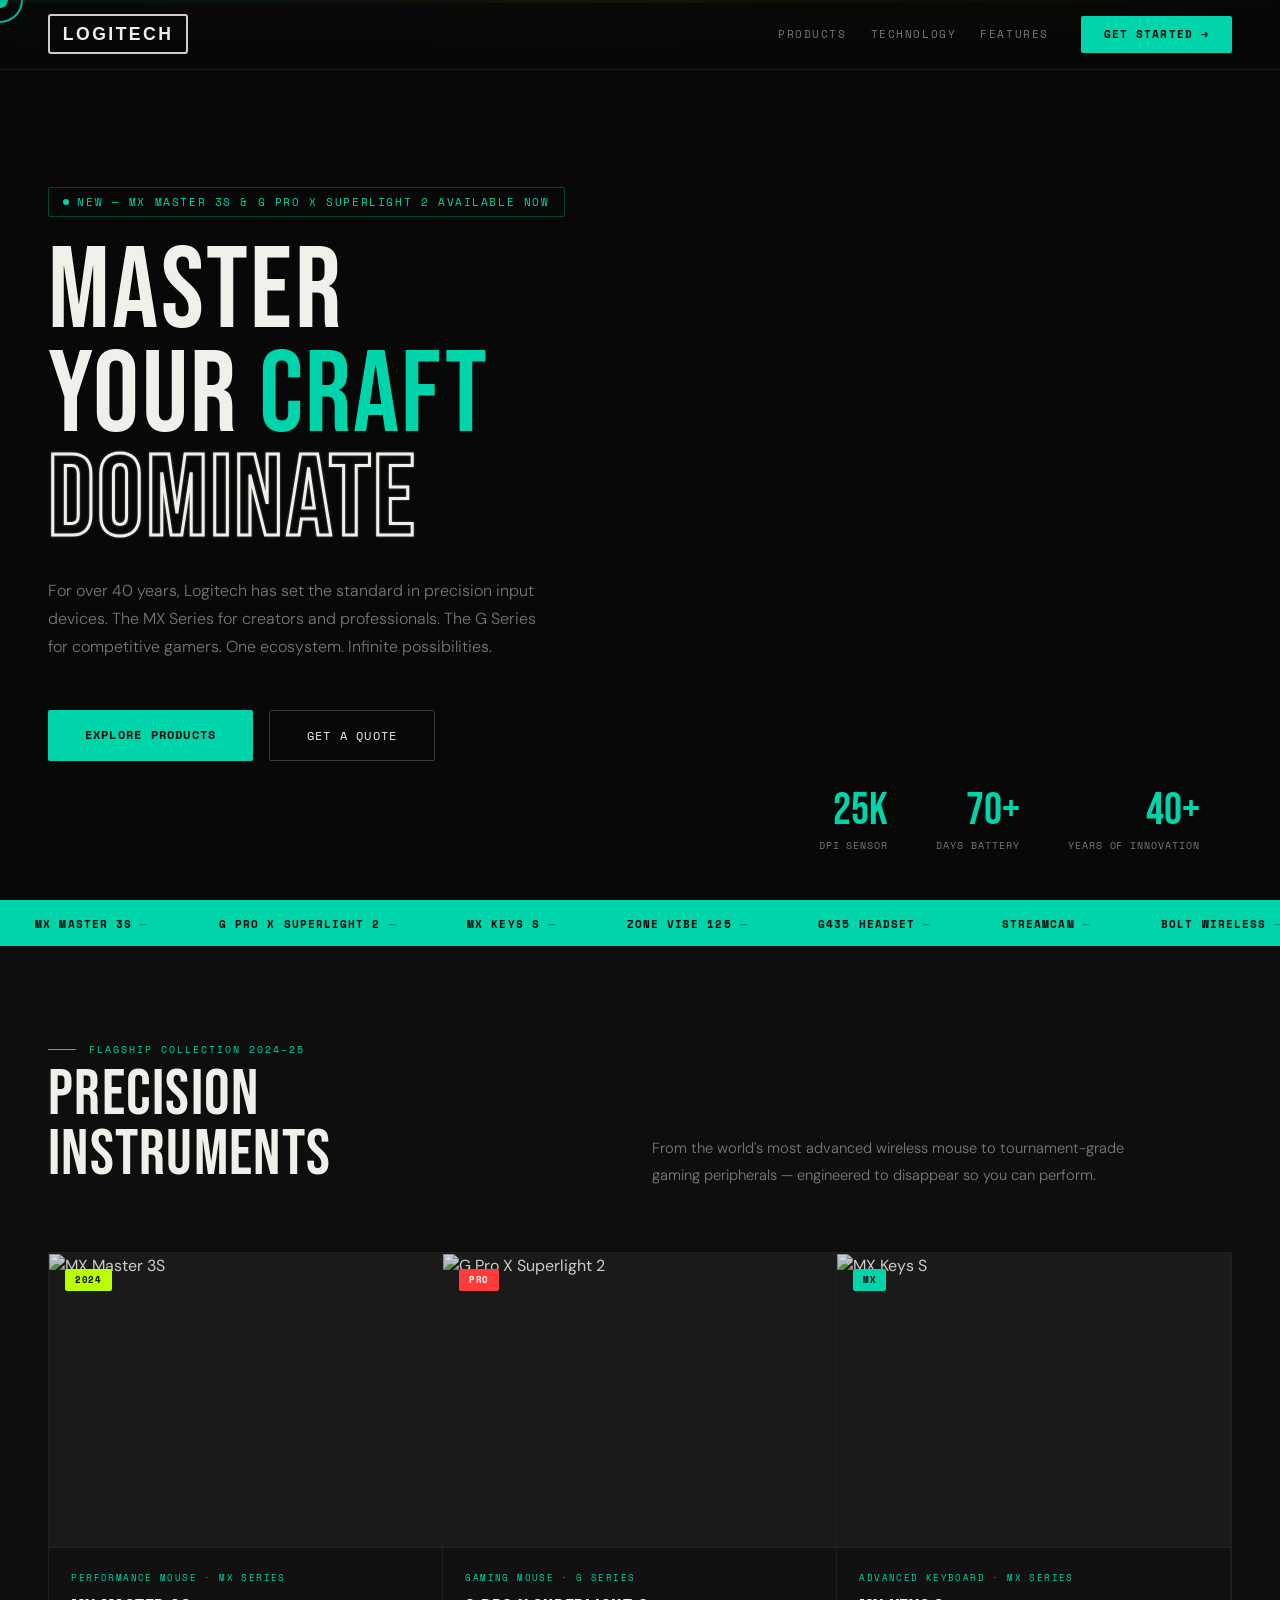
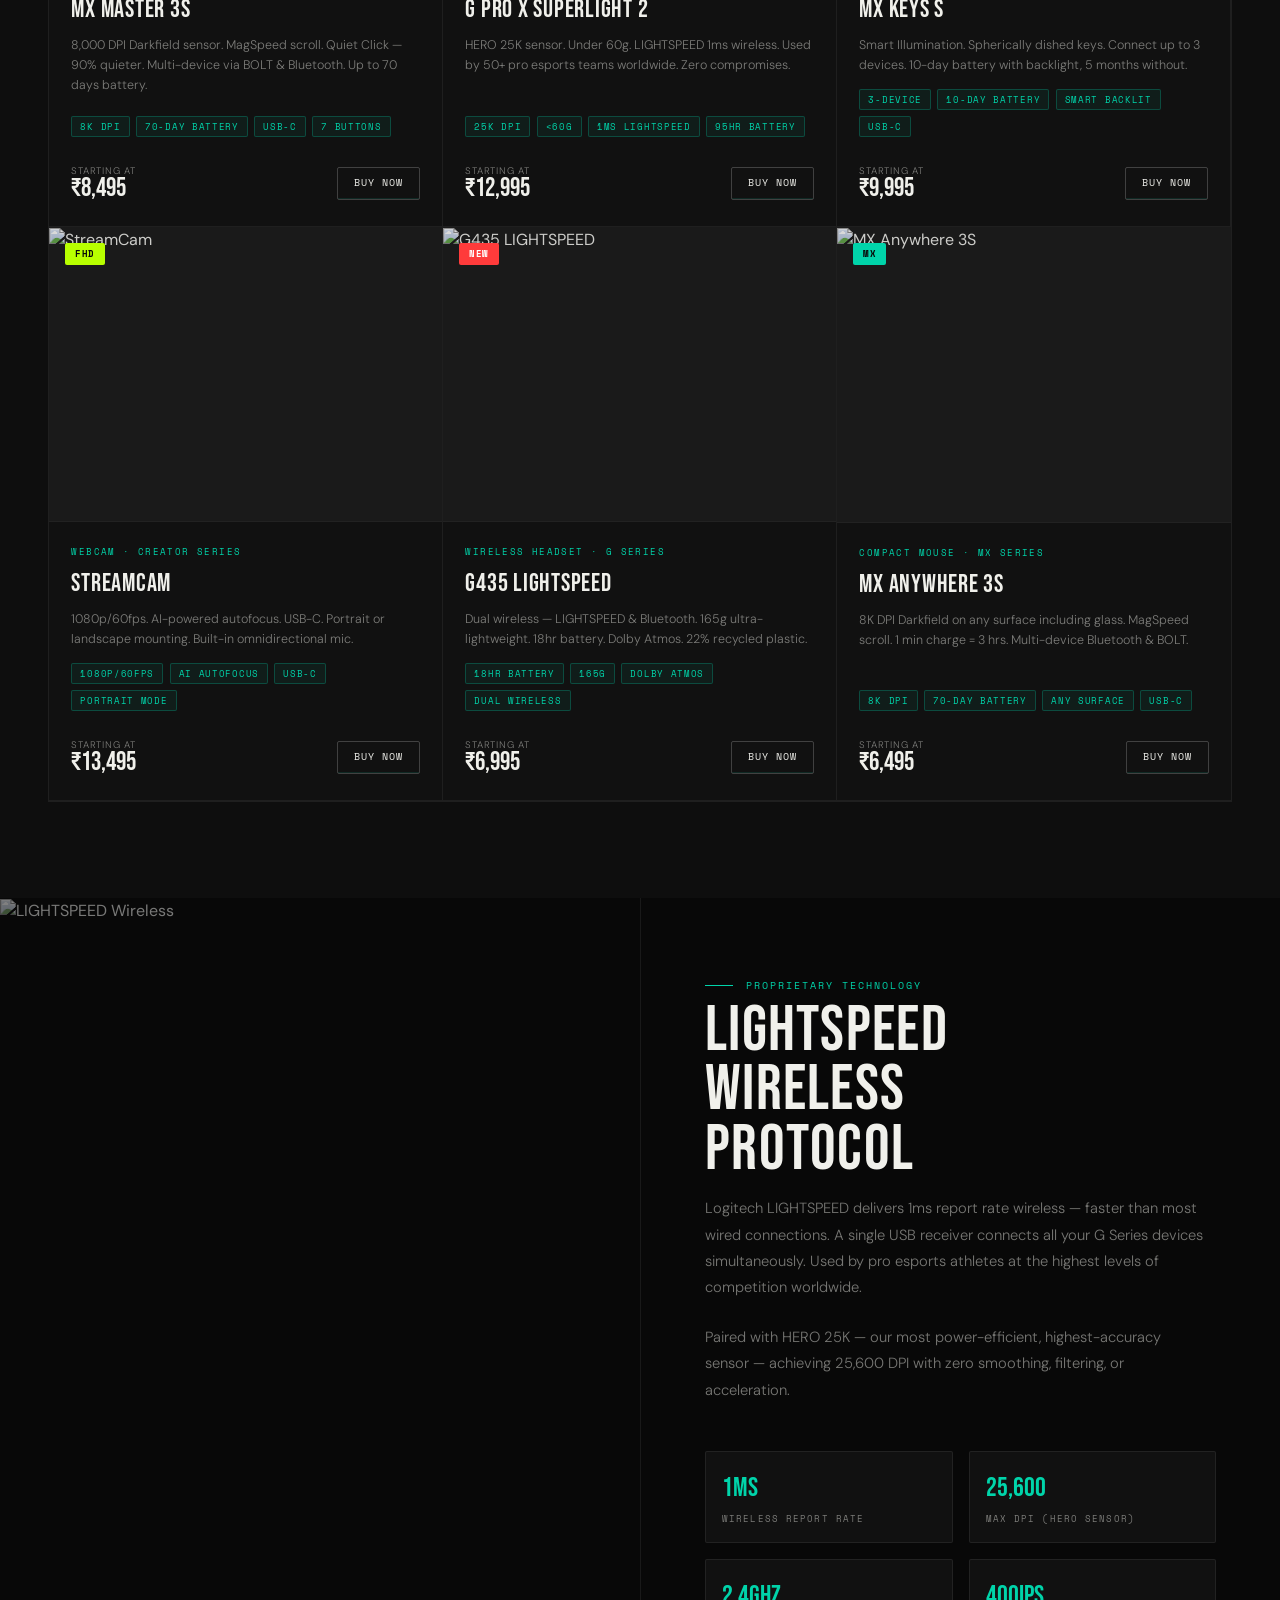
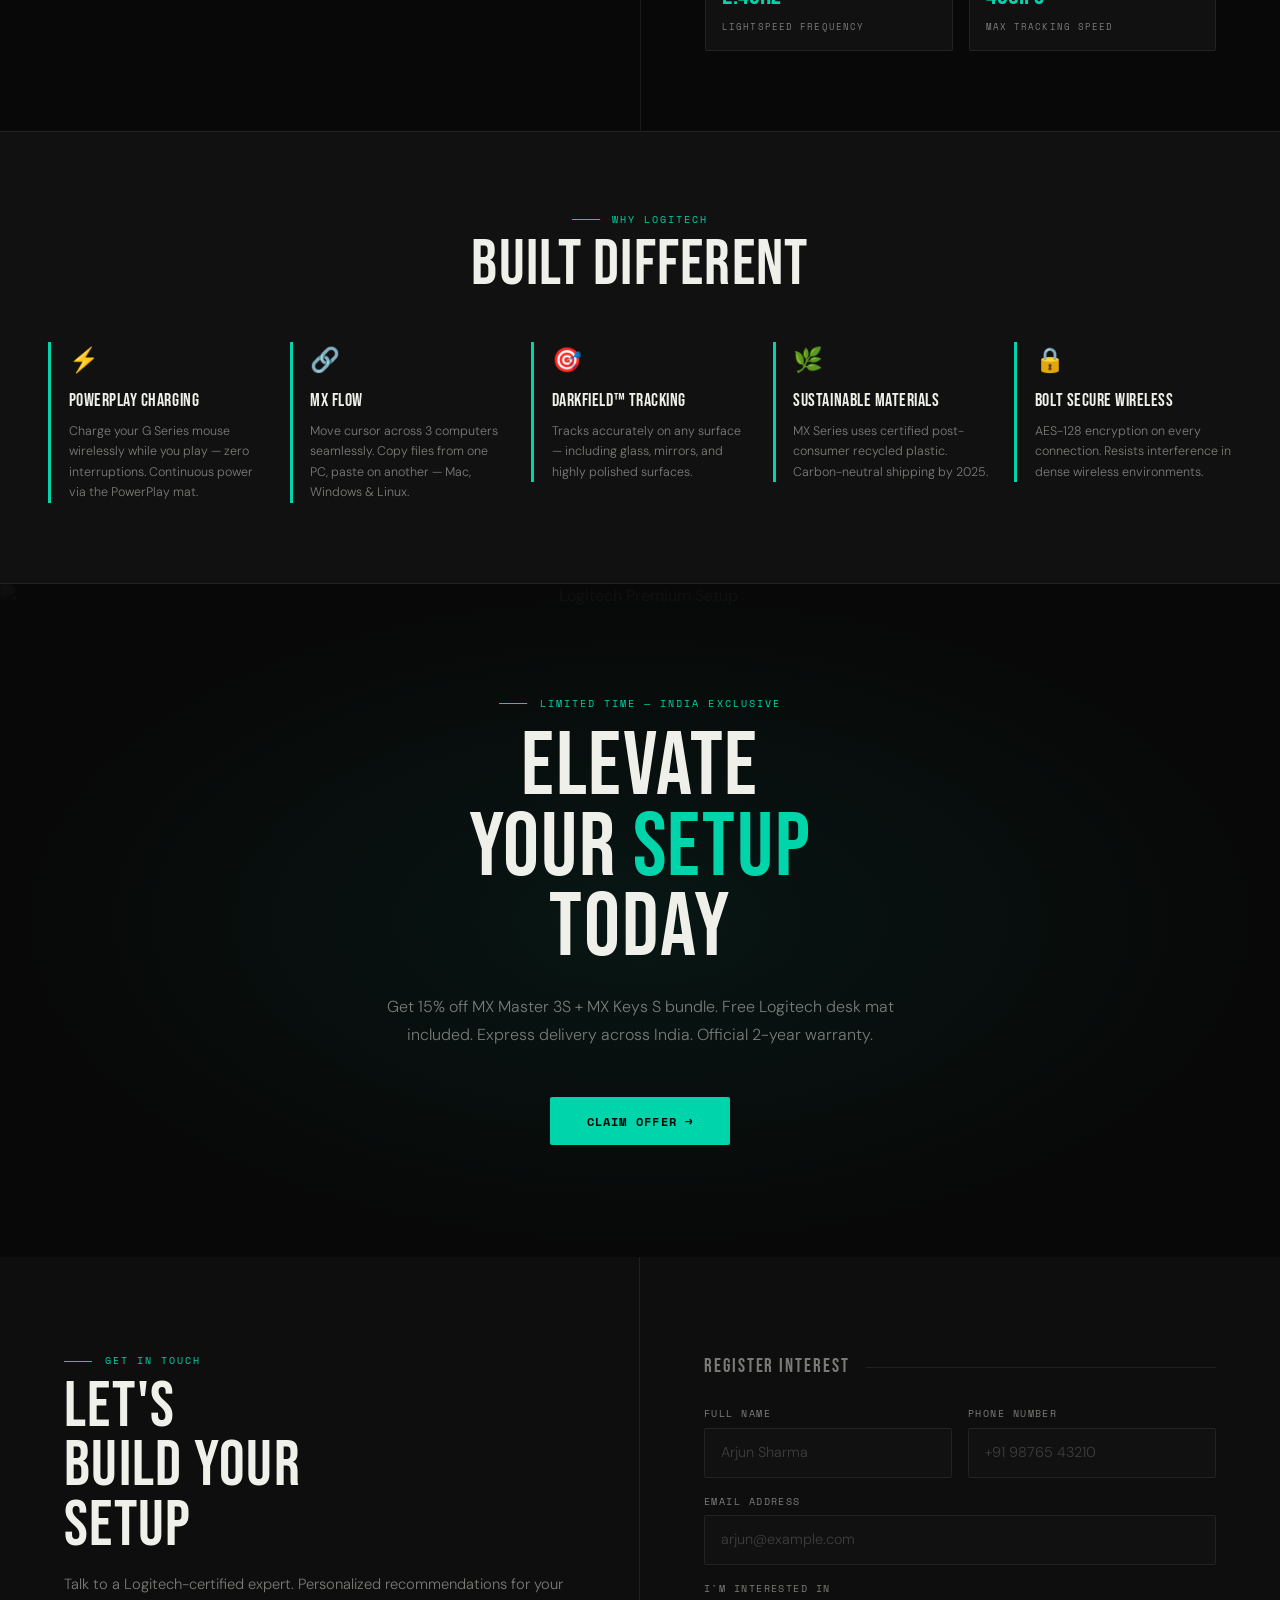
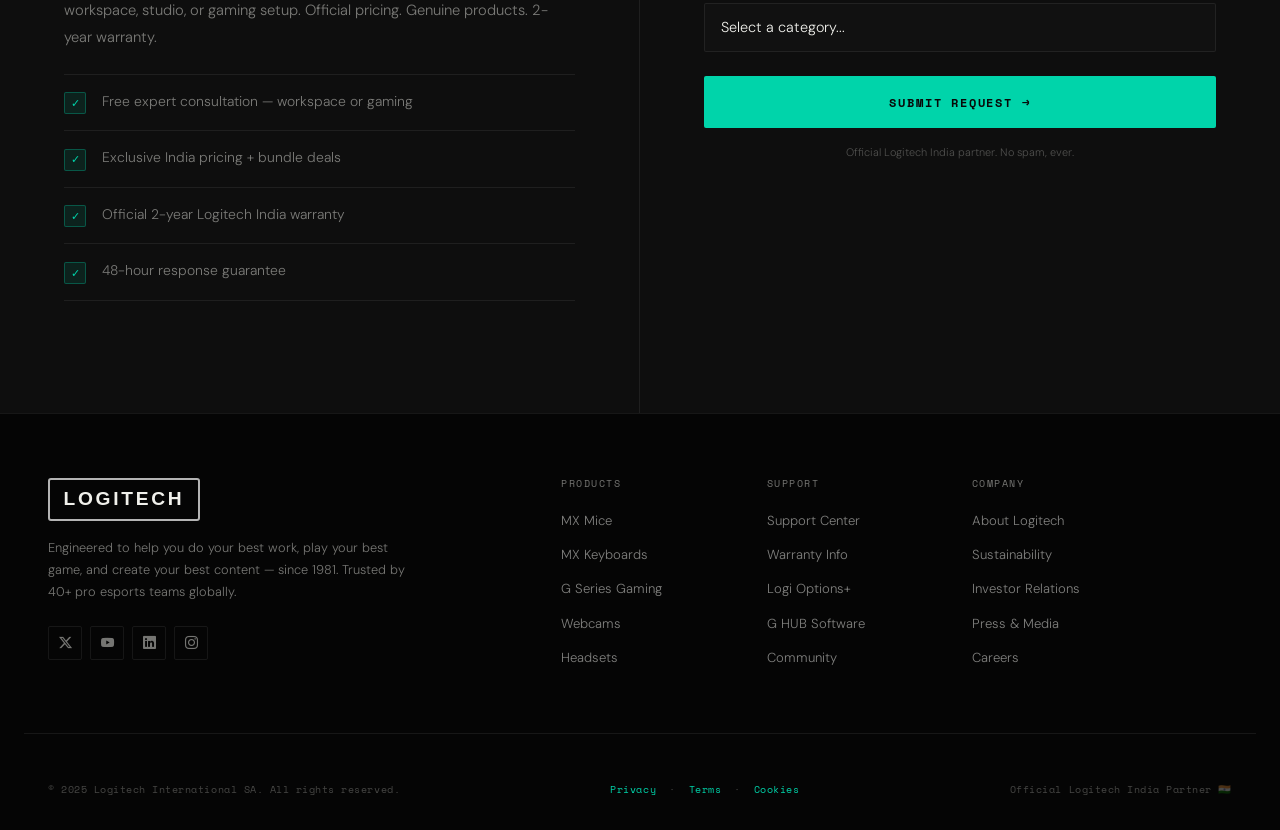
==== landing.html @ 283f3d08 "Add files via upload" ====
<!DOCTYPE html>
<html lang="en">
<head>
  <meta charset="UTF-8">
  <meta name="viewport" content="width=device-width, initial-scale=1.0">
  <title>Logitech — Engineered to Perform</title>
  <link href="https://cdn.jsdelivr.net/npm/bootstrap@5.3.3/dist/css/bootstrap.min.css" rel="stylesheet">
  <link href="https://cdn.jsdelivr.net/npm/bootstrap-icons@1.11.3/font/bootstrap-icons.min.css" rel="stylesheet">
  <link rel="preconnect" href="https://fonts.googleapis.com">
  <link href="https://fonts.googleapis.com/css2?family=Bebas+Neue&family=DM+Sans:wght@300;400;500&family=Space+Mono:wght@400;700&display=swap" rel="stylesheet">
  <link rel="stylesheet" href="style.css">
</head>
<body>
  

  <div id="cursor-dot"></div>
  <div id="cursor-ring"></div>

  <!-- NAVBAR -->
  <nav class="navbar navbar-expand-lg fixed-top logi-nav">
    <div class="container-fluid px-4 px-lg-5">
      <a class="navbar-brand logi-logo-box" href="#">LOGITECH</a>
      <button class="navbar-toggler border-0 shadow-none" type="button"
              data-bs-toggle="collapse" data-bs-target="#mainNav">
        <i class="bi bi-list text-white fs-2"></i>
      </button>
      <div class="collapse navbar-collapse" id="mainNav">
        <ul class="navbar-nav ms-auto align-items-lg-center gap-lg-4 py-3 py-lg-0">
          <li class="nav-item"><a class="nav-link logi-link" href="#products">Products</a></li>
          <li class="nav-item"><a class="nav-link logi-link" href="#tech">Technology</a></li>
          <li class="nav-item"><a class="nav-link logi-link" href="#features">Features</a></li>
          <li class="nav-item ms-lg-2"><a class="btn-nav-cta" href="#contact">Get Started →</a></li>
        </ul>
      </div>
    </div>
  </nav>

  <!-- HERO -->
  <section class="hero-section position-relative d-flex align-items-center" id="home">
    <div class="hero-bg">
      <img src="https://images.unsplash.com/photo-1615663245857-ac93bb7c39e7?w=1800&q=85&fit=crop" alt="Logitech Hero">
    </div>
    <div class="hero-overlay"></div>
    <div class="hero-accent-line"></div>
    <div class="container-fluid px-4 px-lg-5 position-relative" style="z-index:2;">
      <div class="row">
        <div class="col-lg-7">
          <div class="hero-tag d-inline-flex align-items-center gap-2 mb-4">
            <span class="tag-dot"></span>
            New — MX Master 3S &amp; G Pro X Superlight 2 Available Now
          </div>
          <h1 class="hero-title mb-4">
            MASTER<br>
            YOUR <span class="c-accent" id="craft-word">CRAFT</span><br>
            <span class="c-outline c-dominate">DOMINATE</span>
          </h1>
          <p class="hero-sub mb-5">
            For over 40 years, Logitech has set the standard in precision input devices.
            The MX Series for creators and professionals. The G Series for competitive gamers.
            One ecosystem. Infinite possibilities.
          </p>
          <div class="d-flex flex-wrap gap-3">
            <a href="#products" class="btn-logi-primary">Explore Products</a>
            <a href="#contact" class="btn-logi-ghost">Get a Quote</a>
          </div>
        </div>
      </div>
    </div>
    <div class="hero-stats d-none d-lg-flex gap-5">
      <div class="text-end"><div class="stat-num">25K</div><div class="stat-label">DPI Sensor</div></div>
      <div class="text-end"><div class="stat-num">70+</div><div class="stat-label">Days Battery</div></div>
      <div class="text-end"><div class="stat-num">40+</div><div class="stat-label">Years of Innovation</div></div>
    </div>
  </section>

  <!-- MARQUEE -->
  <div class="marquee-bar">
    <div class="marquee-track">
      <span class="marquee-item">MX Master 3S <span class="m-dot">—</span></span>
      <span class="marquee-item">G Pro X Superlight 2 <span class="m-dot">—</span></span>
      <span class="marquee-item">MX Keys S <span class="m-dot">—</span></span>
      <span class="marquee-item">Zone Vibe 125 <span class="m-dot">—</span></span>
      <span class="marquee-item">G435 Headset <span class="m-dot">—</span></span>
      <span class="marquee-item">StreamCam <span class="m-dot">—</span></span>
      <span class="marquee-item">BOLT Wireless <span class="m-dot">—</span></span>
      <span class="marquee-item">HERO 25K Sensor <span class="m-dot">—</span></span>
      <span class="marquee-item">MX Master 3S <span class="m-dot">—</span></span>
      <span class="marquee-item">G Pro X Superlight 2 <span class="m-dot">—</span></span>
      <span class="marquee-item">MX Keys S <span class="m-dot">—</span></span>
      <span class="marquee-item">Zone Vibe 125 <span class="m-dot">—</span></span>
      <span class="marquee-item">G435 Headset <span class="m-dot">—</span></span>
      <span class="marquee-item">StreamCam <span class="m-dot">—</span></span>
      <span class="marquee-item">BOLT Wireless <span class="m-dot">—</span></span>
      <span class="marquee-item">HERO 25K Sensor <span class="m-dot">—</span></span>
    </div>
  </div>

  <!-- PRODUCTS -->
  <section class="products-section" id="products">
    <div class="container-fluid px-4 px-lg-5">
      <div class="row align-items-end mb-5">
        <div class="col-lg-6">
          <div class="sec-label mb-2">Flagship Collection 2024–25</div>
          <h2 class="sec-title">PRECISION<br>INSTRUMENTS</h2>
        </div>
        <div class="col-lg-5">
          <p class="sec-desc">From the world's most advanced wireless mouse to tournament-grade gaming peripherals — engineered to disappear so you can perform.</p>
        </div>
      </div>
      <div class="row g-0 product-grid reveal">

        <div class="col-12 col-md-6 col-lg-4">
          <div class="product-card h-100 position-relative">
            <span class="prod-badge badge-new">2024</span>
            <div class="prod-img"><img src="https://images.unsplash.com/photo-1527814050087-3793815479db?w=700&q=85&fit=crop" alt="MX Master 3S"></div>
            <div class="prod-info">
              <div class="prod-cat">Performance Mouse · MX Series</div>
              <div class="prod-name">MX MASTER 3S</div>
              <p class="prod-desc">8,000 DPI Darkfield sensor. MagSpeed scroll. Quiet Click — 90% quieter. Multi-device via BOLT &amp; Bluetooth. Up to 70 days battery.</p>
              <div class="prod-specs-mini"><span>8K DPI</span><span>70-day battery</span><span>USB-C</span><span>7 buttons</span></div>
              <div class="d-flex align-items-center justify-content-between mt-3">
                <div class="prod-price"><small>Starting at</small>₹8,495</div>
                <button class="btn-buy"><span>Buy Now</span></button>
              </div>
            </div>
          </div>
        </div>

        <div class="col-12 col-md-6 col-lg-4">
          <div class="product-card h-100 position-relative">
            <span class="prod-badge badge-hot">Pro</span>
            <div class="prod-img"><img src="https://images.unsplash.com/photo-1613141411244-0e4ac259d217?w=700&q=85&fit=crop" alt="G Pro X Superlight 2"></div>
            <div class="prod-info">
              <div class="prod-cat">Gaming Mouse · G Series</div>
              <div class="prod-name">G PRO X SUPERLIGHT 2</div>
              <p class="prod-desc">HERO 25K sensor. Under 60g. LIGHTSPEED 1ms wireless. Used by 50+ pro esports teams worldwide. Zero compromises.</p>
              <div class="prod-specs-mini"><span>25K DPI</span><span>&lt;60g</span><span>1ms LIGHTSPEED</span><span>95hr battery</span></div>
              <div class="d-flex align-items-center justify-content-between mt-3">
                <div class="prod-price"><small>Starting at</small>₹12,995</div>
                <button class="btn-buy"><span>Buy Now</span></button>
              </div>
            </div>
          </div>
        </div>

        <div class="col-12 col-md-6 col-lg-4">
          <div class="product-card h-100 position-relative">
            <span class="prod-badge badge-pro">MX</span>
            <div class="prod-img"><img src="https://images.unsplash.com/photo-1587829741301-dc798b83add3?w=700&q=85&fit=crop" alt="MX Keys S"></div>
            <div class="prod-info">
              <div class="prod-cat">Advanced Keyboard · MX Series</div>
              <div class="prod-name">MX KEYS S</div>
              <p class="prod-desc">Smart Illumination. Spherically dished keys. Connect up to 3 devices. 10-day battery with backlight, 5 months without.</p>
              <div class="prod-specs-mini"><span>3-device</span><span>10-day battery</span><span>Smart backlit</span><span>USB-C</span></div>
              <div class="d-flex align-items-center justify-content-between mt-3">
                <div class="prod-price"><small>Starting at</small>₹9,995</div>
                <button class="btn-buy"><span>Buy Now</span></button>
              </div>
            </div>
          </div>
        </div>

        <div class="col-12 col-md-6 col-lg-4">
          <div class="product-card h-100 position-relative">
            <span class="prod-badge badge-new">FHD</span>
            <div class="prod-img"><img src="https://images.unsplash.com/photo-1598550476439-6847785fcea6?w=700&q=85&fit=crop" alt="StreamCam"></div>
            <div class="prod-info">
              <div class="prod-cat">Webcam · Creator Series</div>
              <div class="prod-name">STREAMCAM</div>
              <p class="prod-desc">1080p/60fps. AI-powered autofocus. USB-C. Portrait or landscape mounting. Built-in omnidirectional mic.</p>
              <div class="prod-specs-mini"><span>1080p/60fps</span><span>AI autofocus</span><span>USB-C</span><span>Portrait mode</span></div>
              <div class="d-flex align-items-center justify-content-between mt-3">
                <div class="prod-price"><small>Starting at</small>₹13,495</div>
                <button class="btn-buy"><span>Buy Now</span></button>
              </div>
            </div>
          </div>
        </div>

        <div class="col-12 col-md-6 col-lg-4">
          <div class="product-card h-100 position-relative">
            <span class="prod-badge badge-hot">NEW</span>
            <div class="prod-img"><img src="https://images.unsplash.com/photo-1505740420928-5e560c06d30e?w=700&q=85&fit=crop" alt="G435 LIGHTSPEED"></div>
            <div class="prod-info">
              <div class="prod-cat">Wireless Headset · G Series</div>
              <div class="prod-name">G435 LIGHTSPEED</div>
              <p class="prod-desc">Dual wireless — LIGHTSPEED &amp; Bluetooth. 165g ultra-lightweight. 18hr battery. Dolby Atmos. 22% recycled plastic.</p>
              <div class="prod-specs-mini"><span>18hr battery</span><span>165g</span><span>Dolby Atmos</span><span>Dual wireless</span></div>
              <div class="d-flex align-items-center justify-content-between mt-3">
                <div class="prod-price"><small>Starting at</small>₹6,995</div>
                <button class="btn-buy"><span>Buy Now</span></button>
              </div>
            </div>
          </div>
        </div>

        <div class="col-12 col-md-6 col-lg-4">
          <div class="product-card h-100 position-relative">
            <span class="prod-badge badge-pro">MX</span>
            <div class="prod-img"><img src="https://images.unsplash.com/photo-1591488320449-011701bb6704?w=700&q=85&fit=crop" alt="MX Anywhere 3S"></div>
            <div class="prod-info">
              <div class="prod-cat">Compact Mouse · MX Series</div>
              <div class="prod-name">MX ANYWHERE 3S</div>
              <p class="prod-desc">8K DPI Darkfield on any surface including glass. MagSpeed scroll. 1 min charge = 3 hrs. Multi-device Bluetooth &amp; BOLT.</p>
              <div class="prod-specs-mini"><span>8K DPI</span><span>70-day battery</span><span>Any surface</span><span>USB-C</span></div>
              <div class="d-flex align-items-center justify-content-between mt-3">
                <div class="prod-price"><small>Starting at</small>₹6,495</div>
                <button class="btn-buy"><span>Buy Now</span></button>
              </div>
            </div>
          </div>
        </div>

      </div>
    </div>
  </section>

  <!-- TECHNOLOGY -->
  <section class="tech-section reveal" id="tech">
    <div class="row g-0">
      <div class="col-lg-6 tech-visual position-relative">
        <img src="https://images.unsplash.com/photo-1593642632559-0c6d3fc62b89?w=900&q=85&fit=crop"
             alt="LIGHTSPEED Wireless" class="w-100 h-100 object-fit-cover">
        <div class="tech-img-overlay"></div>
      </div>
      <div class="col-lg-6 tech-content">
        <div class="sec-label mb-2">Proprietary Technology</div>
        <h2 class="sec-title mb-3">LIGHTSPEED<br>WIRELESS<br>PROTOCOL</h2>
        <p class="sec-desc mb-4">
          Logitech LIGHTSPEED delivers 1ms report rate wireless — faster than most wired connections.
          A single USB receiver connects all your G Series devices simultaneously.
          Used by pro esports athletes at the highest levels of competition worldwide.
        </p>
        <p class="sec-desc mb-5">
          Paired with HERO 25K — our most power-efficient, highest-accuracy sensor —
          achieving 25,600 DPI with zero smoothing, filtering, or acceleration.
        </p>
        <div class="row g-3">
          <div class="col-6"><div class="spec-box"><div class="spec-val">1ms</div><div class="spec-lbl">Wireless Report Rate</div></div></div>
          <div class="col-6"><div class="spec-box"><div class="spec-val">25,600</div><div class="spec-lbl">Max DPI (HERO Sensor)</div></div></div>
          <div class="col-6"><div class="spec-box"><div class="spec-val">2.4GHz</div><div class="spec-lbl">LIGHTSPEED Frequency</div></div></div>
          <div class="col-6"><div class="spec-box"><div class="spec-val">400IPS</div><div class="spec-lbl">Max Tracking Speed</div></div></div>
        </div>
      </div>
    </div>
  </section>

  <!-- FEATURES -->
  <section class="features-section reveal" id="features">
    <div class="container-fluid px-4 px-lg-5">
      <div class="sec-label mb-2 justify-content-center">Why Logitech</div>
      <h2 class="sec-title text-center mb-5">BUILT DIFFERENT</h2>
      <div class="row g-4">
        <div class="col-12 col-sm-6 col-xl"><div class="feat-item"><span class="feat-icon">⚡</span><div class="feat-title">PowerPlay Charging</div><p class="feat-desc">Charge your G Series mouse wirelessly while you play — zero interruptions. Continuous power via the PowerPlay mat.</p></div></div>
        <div class="col-12 col-sm-6 col-xl"><div class="feat-item"><span class="feat-icon">🔗</span><div class="feat-title">MX Flow</div><p class="feat-desc">Move cursor across 3 computers seamlessly. Copy files from one PC, paste on another — Mac, Windows &amp; Linux.</p></div></div>
        <div class="col-12 col-sm-6 col-xl"><div class="feat-item"><span class="feat-icon">🎯</span><div class="feat-title">Darkfield™ Tracking</div><p class="feat-desc">Tracks accurately on any surface — including glass, mirrors, and highly polished surfaces.</p></div></div>
        <div class="col-12 col-sm-6 col-xl"><div class="feat-item"><span class="feat-icon">🌿</span><div class="feat-title">Sustainable Materials</div><p class="feat-desc">MX Series uses certified post-consumer recycled plastic. Carbon-neutral shipping by 2025.</p></div></div>
        <div class="col-12 col-sm-6 col-xl"><div class="feat-item"><span class="feat-icon">🔒</span><div class="feat-title">BOLT Secure Wireless</div><p class="feat-desc">AES-128 encryption on every connection. Resists interference in dense wireless environments.</p></div></div>
      </div>
    </div>
  </section>

  <!-- FINAL BANNER -->
  <section class="final-banner position-relative d-flex align-items-center justify-content-center text-center reveal">
    <img src="https://images.unsplash.com/photo-1616588589676-62b3bd4ff6d2?w=1800&q=85&fit=crop" alt="Logitech Premium Setup" class="banner-bg">
    <div class="banner-overlay"></div>
    <div class="position-relative" style="z-index:2;padding:2rem;">
      <div class="sec-label justify-content-center mb-3">Limited Time — India Exclusive</div>
      <h2 class="final-title mb-4">ELEVATE<br>YOUR <span class="c-accent">SETUP</span><br>TODAY</h2>
      <p class="final-sub mb-5 mx-auto" style="max-width:520px;">
        Get 15% off MX Master 3S + MX Keys S bundle. Free Logitech desk mat included.
        Express delivery across India. Official 2-year warranty.
      </p>
      <a href="#contact" class="btn-logi-primary">Claim Offer →</a>
    </div>
  </section>

  <!-- LEAD FORM -->
  <section class="lead-section reveal" id="contact">
    <div class="row g-0">
      <div class="col-lg-6 lead-left">
        <div class="sec-label mb-2">Get In Touch</div>
        <h2 class="sec-title mb-3">LET'S<br>BUILD YOUR<br>SETUP</h2>
        <p class="sec-desc mb-4">Talk to a Logitech-certified expert. Personalized recommendations for your workspace, studio, or gaming setup. Official pricing. Genuine products. 2-year warranty.</p>
        <ul class="promise-list list-unstyled">
          <li><div class="p-icon">✓</div><span>Free expert consultation — workspace or gaming</span></li>
          <li><div class="p-icon">✓</div><span>Exclusive India pricing + bundle deals</span></li>
          <li><div class="p-icon">✓</div><span>Official 2-year Logitech India warranty</span></li>
          <li><div class="p-icon">✓</div><span>48-hour response guarantee</span></li>
        </ul>
      </div>
      <div class="col-lg-6 lead-right">
        <div class="form-heading mb-4">Register Interest</div>
        <div id="form-wrap">
          <div class="row g-3 mb-3">
            <div class="col-md-6">
              <label class="logi-label" for="fname">Full Name</label>
              <input type="text" class="logi-input" id="fname" placeholder="Arjun Sharma">
            </div>
            <div class="col-md-6">
              <label class="logi-label" for="phone">Phone Number</label>
              <input type="tel" class="logi-input" id="phone" placeholder="+91 98765 43210">
            </div>
          </div>
          <div class="mb-3">
            <label class="logi-label" for="email">Email Address</label>
            <input type="email" class="logi-input" id="email" placeholder="arjun@example.com">
          </div>
          <div class="mb-4">
            <label class="logi-label" for="interest">I'm Interested In</label>
            <select class="logi-input logi-select" id="interest">
              <option value="" disabled selected>Select a category...</option>
              <option value="mx">MX Series — Professional / Creator</option>
              <option value="g">G Series — Gaming Peripherals</option>
              <option value="biz">Business / Enterprise Bundle</option>
              <option value="audio">Audio, Webcam &amp; Video</option>
              <option value="full">Full Workspace Bundle</option>
            </select>
          </div>
          <button class="btn-submit-form w-100" onclick="handleSubmit()">Submit Request →</button>
          <p class="form-note mt-3 text-center">Official Logitech India partner. No spam, ever.</p>
        </div>
        <div id="form-success" style="display:none;" class="text-center py-5">
          <div class="success-circle mx-auto mb-4">✓</div>
          <h3 class="success-h">REQUEST SENT</h3>
          <p class="sec-desc mx-auto">Our Logitech expert will reach out within 48 hours.<br>Check your email for confirmation.</p>
        </div>
      </div>
    </div>
  </section>

  <!-- FOOTER -->
  <footer class="logi-footer">
    <div class="container-fluid px-4 px-lg-5">
      <div class="row g-5 pb-5 mb-4" style="border-bottom:1px solid rgba(255,255,255,0.07)">
        <div class="col-12 col-lg-4">
          <div class="footer-logo-box mb-3">LOGITECH</div>
          <p class="footer-desc mb-4">Engineered to help you do your best work, play your best game, and create your best content — since 1981. Trusted by 40+ pro esports teams globally.</p>
          <div class="d-flex gap-2">
            <a href="https://twitter.com/logitech" class="soc-link" target="_blank"><i class="bi bi-twitter-x"></i></a>
            <a href="https://youtube.com/logitech" class="soc-link" target="_blank"><i class="bi bi-youtube"></i></a>
            <a href="https://linkedin.com/company/logitech" class="soc-link" target="_blank"><i class="bi bi-linkedin"></i></a>
            <a href="https://instagram.com/logitech" class="soc-link" target="_blank"><i class="bi bi-instagram"></i></a>
          </div>
        </div>
        <div class="col-6 col-lg-2 offset-lg-1">
          <h6 class="footer-h">Products</h6>
          <ul class="list-unstyled footer-ul">
            <li><a href="https://www.logitech.com/en-in/mice.html" target="_blank">MX Mice</a></li>
            <li><a href="https://www.logitech.com/en-in/keyboards.html" target="_blank">MX Keyboards</a></li>
            <li><a href="https://www.logitechg.com/en-in/mice.html" target="_blank">G Series Gaming</a></li>
            <li><a href="https://www.logitech.com/en-in/webcams.html" target="_blank">Webcams</a></li>
            <li><a href="https://www.logitechg.com/en-in/headsets.html" target="_blank">Headsets</a></li>
          </ul>
        </div>
        <div class="col-6 col-lg-2">
          <h6 class="footer-h">Support</h6>
          <ul class="list-unstyled footer-ul">
            <li><a href="https://support.logi.com/hc/en-in" target="_blank">Support Center</a></li>
            <li><a href="https://support.logi.com/hc/en-in/categories/360001544687" target="_blank">Warranty Info</a></li>
            <li><a href="https://www.logitech.com/en-in/software/logi-options.html" target="_blank">Logi Options+</a></li>
            <li><a href="https://www.logitechg.com/en-in/innovation/g-hub.html" target="_blank">G HUB Software</a></li>
            <li><a href="https://support.logi.com/hc/en-in/community/topics" target="_blank">Community</a></li>
          </ul>
        </div>
        <div class="col-6 col-lg-2">
          <h6 class="footer-h">Company</h6>
          <ul class="list-unstyled footer-ul">
            <li><a href="https://www.logitech.com/en-in/about.html" target="_blank">About Logitech</a></li>
            <li><a href="https://www.logitech.com/en-in/sustainability.html" target="_blank">Sustainability</a></li>
            <li><a href="https://ir.logitech.com" target="_blank">Investor Relations</a></li>
            <li><a href="https://www.logitech.com/en-in/about/press.html" target="_blank">Press &amp; Media</a></li>
            <li><a href="https://jobs.logitech.com" target="_blank">Careers</a></li>
          </ul>
        </div>
      </div>
      <div class="d-flex flex-wrap justify-content-between align-items-center gap-3 footer-bottom-bar">
        <span>© 2025 Logitech International SA. All rights reserved.</span>
        <span>
          <a href="https://www.logitech.com/en-in/legal/privacy-policy.html" target="_blank">Privacy</a> &nbsp;·&nbsp;
          <a href="https://www.logitech.com/en-in/legal/terms-of-use.html" target="_blank">Terms</a> &nbsp;·&nbsp;
          <a href="https://www.logitech.com/en-in/legal/cookie-policy.html" target="_blank">Cookies</a>
        </span>
        <span>Official Logitech India Partner 🇮🇳</span>
      </div>
    </div>
  </footer>

  <script src="https://cdn.jsdelivr.net/npm/bootstrap@5.3.3/dist/js/bootstrap.bundle.min.js"></script>
  <script>
    /* ── SCROLL REVEAL ── */
    const obs = new IntersectionObserver(entries => {
      entries.forEach(e => { if (e.isIntersecting) { e.target.classList.add('visible'); obs.unobserve(e.target); } });
    }, { threshold: 0.08 });
    document.querySelectorAll('.reveal').forEach(r => obs.observe(r));

    /* ── FORM ── */
    function handleSubmit() {
      const v = id => document.getElementById(id).value.trim();
      if (!v('fname') || !v('email') || !v('phone') || !document.getElementById('interest').value) {
        alert('Please fill in all fields.'); return;
      }
      document.getElementById('form-wrap').style.display = 'none';
      document.getElementById('form-success').style.display = 'block';
    }

    /* ════════════════════════════════════════════
       CUSTOM CURSOR
       mix-blend-mode: difference  → color invert on text (unchanged)
       dot: 16px (bigger), instant follow
       ring: lerp 0.18  → tighter to dot, less lag
       CRAFT: proximity glow within 220px
       spec-box: teal hover → lime active (120ms delay)
    ════════════════════════════════════════════ */
    const dot     = document.getElementById('cursor-dot');
    const ring    = document.getElementById('cursor-ring');
    const craftEl = document.getElementById('craft-word');
    let mx = 0, my = 0, rx = 0, ry = 0;

    document.addEventListener('mousemove', e => {
      mx = e.clientX;
      my = e.clientY;
      dot.style.left = mx + 'px';
      dot.style.top  = my + 'px';

      /* CRAFT glow — proximity based */
      if (craftEl) {
        const r    = craftEl.getBoundingClientRect();
        const cx   = r.left + r.width  / 2;
        const cy   = r.top  + r.height / 2;
        const dist = Math.hypot(mx - cx, my - cy);
        const MAX  = 220;
        if (dist < MAX) {
          const t = 1 - dist / MAX;
          craftEl.style.textShadow =
            `0 0 ${Math.round(35*t)}px rgba(0,212,170,${(.95*t).toFixed(2)}),` +
            `0 0 ${Math.round(70*t)}px rgba(0,212,170,${(.55*t).toFixed(2)}),` +
            `0 0 ${Math.round(120*t)}px rgba(0,212,170,${(.25*t).toFixed(2)})`;
        } else {
          craftEl.style.textShadow = '';
        }
      }
    });

    /* ring lerp: 0.18 = slightly tighter than 0.1, matches dot timing better */
    (function loop() {
      rx += (mx - rx) * 0.18;
      ry += (my - ry) * 0.18;
      ring.style.left = rx + 'px';
      ring.style.top  = ry + 'px';
      requestAnimationFrame(loop);
    })();

    /* generic hover expand */
    document.querySelectorAll('a, button, .product-card, .feat-item, .logi-logo-box, .btn-nav-cta').forEach(el => {
      el.addEventListener('mouseenter', () => { ring.classList.add('expanded'); dot.classList.add('expanded'); });
      el.addEventListener('mouseleave', () => { ring.classList.remove('expanded'); dot.classList.remove('expanded'); });
    });

    /* spec-box two-state effect
       enter  → spec-hover  (teal  — image 2)
       120ms  → spec-active (lime  — image 3)
       leave  → reset */
    document.querySelectorAll('.spec-box').forEach(box => {
      box.addEventListener('mouseenter', () => {
        box.classList.add('spec-hover');
        ring.classList.add('expanded');
        dot.classList.add('expanded');
        box._t = setTimeout(() => box.classList.add('spec-active'), 120);
      });
      box.addEventListener('mouseleave', () => {
        clearTimeout(box._t);
        box.classList.remove('spec-hover', 'spec-active');
        ring.classList.remove('expanded');
        dot.classList.remove('expanded');
      });
    });
  </script>
</body>
</html>
---- style.css ----
/* ═══════════════════════════════════════════════════════
   LOGITECH LANDING PAGE — style.css  (FINAL)
   Bootstrap 5 Extended | Premium Dark | Real Logitech Data
   ═══════════════════════════════════════════════════════ */

:root {
  --black:     #080808;
  --off-black: #0e0e0e;
  --card-bg:   #111111;
  --border:    rgba(255,255,255,0.07);
  --white:     #f0f0eb;
  --muted:     rgba(240,240,235,0.48);
  --accent:    #00D4AA;
  --accent2:   #B8FF00;
  --red:       #FF3B3B;
  --font-head: 'Bebas Neue', sans-serif;
  --font-body: 'DM Sans', sans-serif;
  --font-mono: 'Space Mono', monospace;
}

*, *::before, *::after { box-sizing: border-box; margin: 0; padding: 0; }
html { scroll-behavior: smooth; }
body { background: var(--black); color: var(--white); font-family: var(--font-body); overflow-x: hidden; }

/* ═══════════════════════════════════════════════════════
   CUSTOM CURSOR
   mix-blend-mode: difference  → text color inverts when
   ring overlaps (exactly like reference screenshots)
   dot:  16px  (bigger inner circle as requested)
   ring: 44px outer, lerp controlled in JS (0.18 = less lag)
═══════════════════════════════════════════════════════ */
* { cursor: none !important; }

#cursor-dot {
  position: fixed;
  width: 16px;               /* ← bigger inner dot */
  height: 16px;
  background: var(--accent);
  border-radius: 50%;
  pointer-events: none;
  z-index: 99999;
  transform: translate(-50%, -50%);
  mix-blend-mode: difference; /* ← color invert effect */
  transition: width 0.15s ease, height 0.15s ease;
}
#cursor-dot.expanded {
  width: 26px;
  height: 26px;
}

#cursor-ring {
  position: fixed;
  width: 46px;
  height: 46px;
  border: 2px solid var(--accent);
  border-radius: 50%;
  pointer-events: none;
  z-index: 99998;
  transform: translate(-50%, -50%);
  mix-blend-mode: difference; /* ← ring also inverts colors */
  transition: width 0.18s ease, height 0.18s ease, border-color 0.18s ease;
  opacity: 0.88;
}
#cursor-ring.expanded {
  width: 66px;
  height: 66px;
  border-color: var(--accent2);
}

@media (hover: none) and (pointer: coarse) {
  #cursor-dot, #cursor-ring { display: none !important; }
  * { cursor: auto !important; }
}

/* ═══════════════════════════════════════════════════════
   NAVBAR
═══════════════════════════════════════════════════════ */
.logi-nav {
  background: rgba(8,8,8,0.9);
  backdrop-filter: blur(20px);
  -webkit-backdrop-filter: blur(20px);
  border-bottom: 1px solid var(--border);
  padding: 0.9rem 0;
}
.logi-logo-box {
  font-family: 'Arial Black', Arial, sans-serif;
  font-weight: 900;
  font-size: 1.1rem;
  letter-spacing: 0.14em;
  color: var(--white) !important;
  text-decoration: none !important;
  border: 2px solid rgba(255,255,255,0.8);
  padding: 0.3rem 0.8rem;
  border-radius: 3px;
  transition: border-color 0.25s, color 0.25s, box-shadow 0.25s;
  display: inline-block;
}
.logi-logo-box:hover {
  border-color: var(--accent);
  color: var(--accent) !important;
  box-shadow: 0 0 20px rgba(0,212,170,0.25);
}
.logi-link {
  font-family: var(--font-mono);
  font-size: 0.7rem !important;
  letter-spacing: 0.14em;
  text-transform: uppercase;
  color: var(--muted) !important;
  padding: 0.3rem 0 !important;
  position: relative;
  text-decoration: none !important;
  transition: color 0.25s;
}
.logi-link::after {
  content: '';
  position: absolute;
  bottom: -2px; left: 0;
  width: 0; height: 2px;
  background: var(--accent);
  border-radius: 2px;
  transition: width 0.3s cubic-bezier(0.4,0,0.2,1);
}
.logi-link:hover { color: var(--accent) !important; text-shadow: 0 0 16px rgba(0,212,170,0.4); }
.logi-link:hover::after { width: 100%; }
.btn-nav-cta {
  font-family: var(--font-mono);
  font-size: 0.7rem; font-weight: 700;
  letter-spacing: 0.1em; text-transform: uppercase;
  text-decoration: none; color: var(--black);
  background: var(--accent);
  padding: 0.5rem 1.3rem;
  border-radius: 2px; border: 2px solid var(--accent);
  transition: background 0.25s, border-color 0.25s, transform 0.2s, box-shadow 0.25s;
  display: inline-block;
}
.btn-nav-cta:hover {
  background: var(--accent2); border-color: var(--accent2); color: var(--black);
  transform: translateY(-2px); box-shadow: 0 6px 22px rgba(184,255,0,0.3);
}
.navbar-toggler:focus { box-shadow: none !important; }

/* ═══════════════════════════════════════════════════════
   HERO
═══════════════════════════════════════════════════════ */
.hero-section {
  min-height: 100vh;
  padding-top: 7rem; padding-bottom: 4rem;
  position: relative; overflow: hidden;
}
.hero-bg { position: absolute; inset: 0; z-index: 0; }
.hero-bg img { width: 100%; height: 100%; object-fit: cover; filter: brightness(0.28) saturate(0.5); }
.hero-overlay {
  position: absolute; inset: 0; z-index: 1;
  background: linear-gradient(120deg, rgba(8,8,8,0.96) 35%, rgba(8,8,8,0.15) 100%);
}
.hero-accent-line {
  position: absolute; top: 0; left: 0; right: 0; height: 3px; z-index: 3;
  background: linear-gradient(90deg, var(--accent), var(--accent2), transparent);
}
.hero-tag {
  font-family: var(--font-mono); font-size: 0.66rem;
  letter-spacing: 0.15em; text-transform: uppercase;
  color: var(--accent); border: 1px solid rgba(0,212,170,0.3);
  padding: 0.38rem 0.9rem; border-radius: 2px;
  animation: fadeUp 0.8s ease both;
}
.tag-dot { width: 6px; height: 6px; background: var(--accent); border-radius: 50%; animation: blink 2s infinite; display: inline-block; }
@keyframes blink { 0%,100%{opacity:1} 50%{opacity:0.2} }

.hero-title {
  font-family: var(--font-head);
  font-size: clamp(4.5rem, 9vw, 9.5rem);
  line-height: 0.9; letter-spacing: 0.02em;
  color: var(--white);
  animation: fadeUp 0.8s 0.15s ease both;
}

/* CRAFT — teal color, glow added via JS proximity */
.c-accent { color: var(--accent); transition: text-shadow 0.15s ease; }

/* DOMINATE — bolder via thicker stroke + slight fill */
.c-outline {
  -webkit-text-stroke: 3px var(--white); /* thicker = bolder appearance */
  color: transparent;
}
.c-dominate {
  /* Extra shadow fill gives it weight without needing font-weight */
  filter: drop-shadow(0 0 1px rgba(240,240,235,0.35));
}

.hero-sub {
  font-size: 1rem; line-height: 1.78;
  color: var(--muted); font-weight: 300;
  animation: fadeUp 0.8s 0.3s ease both; max-width: 500px;
}
.btn-logi-primary {
  font-family: var(--font-mono); font-size: 0.76rem; font-weight: 700;
  letter-spacing: 0.1em; text-transform: uppercase;
  text-decoration: none; color: var(--black); background: var(--accent);
  padding: 0.95rem 2.3rem; border-radius: 2px; border: none;
  transition: background 0.2s, transform 0.2s, box-shadow 0.2s; display: inline-block;
}
.btn-logi-primary:hover { background: var(--accent2); color: var(--black); transform: translateY(-3px); box-shadow: 0 8px 28px rgba(184,255,0,0.25); }
.btn-logi-ghost {
  font-family: var(--font-mono); font-size: 0.76rem;
  letter-spacing: 0.1em; text-transform: uppercase;
  text-decoration: none; color: var(--white); background: transparent;
  padding: 0.95rem 2.3rem; border-radius: 2px; border: 1px solid rgba(255,255,255,0.2);
  transition: border-color 0.25s, color 0.25s; display: inline-block;
}
.btn-logi-ghost:hover { border-color: var(--accent); color: var(--accent); }

.hero-stats { position: absolute; bottom: 3rem; right: 5rem; z-index: 2; animation: fadeUp 0.8s 0.5s ease both; }
.stat-num { font-family: var(--font-head); font-size: 2.8rem; color: var(--accent); line-height: 1; transition: text-shadow 0.3s; }
.stat-num:hover { text-shadow: 0 0 22px rgba(0,212,170,0.7); }
.stat-label { font-family: var(--font-mono); font-size: 0.6rem; letter-spacing: 0.1em; text-transform: uppercase; color: var(--muted); margin-top: 0.25rem; }

@keyframes fadeUp { from{opacity:0;transform:translateY(28px)} to{opacity:1;transform:translateY(0)} }

/* ═══════════════════════════════════════════════════════
   MARQUEE
═══════════════════════════════════════════════════════ */
.marquee-bar { background: var(--accent); overflow: hidden; white-space: nowrap; padding: 0.7rem 0; }
.marquee-track { display: inline-flex; animation: marquee 28s linear infinite; }
.marquee-item { font-family: var(--font-mono); font-size: 0.68rem; font-weight: 700; letter-spacing: 0.1em; text-transform: uppercase; color: var(--black); padding: 0 2.2rem; }
.m-dot { color: rgba(0,0,0,0.3); }
@keyframes marquee { from{transform:translateX(0)} to{transform:translateX(-50%)} }

/* ═══════════════════════════════════════════════════════
   SECTION LABELS & TITLES
═══════════════════════════════════════════════════════ */
.sec-label { font-family: var(--font-mono); font-size: 0.63rem; letter-spacing: 0.2em; text-transform: uppercase; color: var(--accent); display: flex; align-items: center; gap: 0.8rem; }
.sec-label::before { content:''; width:28px; height:1px; background:var(--accent); }
.sec-title { font-family: var(--font-head); font-size: clamp(2.8rem,5vw,5.2rem); line-height: 0.93; letter-spacing: 0.02em; color: var(--white); margin-bottom: 1.2rem; transition: color 0.3s; }
.sec-desc { font-size: 0.92rem; color: var(--muted); line-height: 1.78; font-weight: 300; max-width: 500px; }

/* ═══════════════════════════════════════════════════════
   PRODUCTS
═══════════════════════════════════════════════════════ */
.products-section { background: var(--off-black); padding: 6rem 0; }
.product-grid { border: 1px solid var(--border); overflow: hidden; }
.product-grid > [class*="col-"] { border-right: 1px solid var(--border); border-bottom: 1px solid var(--border); }
.product-grid > [class*="col-"]:last-child { border-right: none; }

.product-card {
  background: var(--card-bg); overflow: hidden;
  transition: transform 0.4s cubic-bezier(0.2,1,0.3,1), box-shadow 0.4s, border-bottom-color 0.3s;
  cursor: pointer; display: flex; flex-direction: column;
  border-bottom: 2px solid transparent;
}
.product-card:hover { transform: translateY(-6px); z-index: 2; box-shadow: 0 24px 55px rgba(0,0,0,0.6); border-bottom-color: var(--accent); }
.product-card:hover .prod-img img { transform: scale(1.07); }
.product-card:hover .prod-name { color: var(--accent); text-shadow: 0 0 14px rgba(0,212,170,0.4); }

.prod-badge { position: absolute; top: 1rem; left: 1rem; z-index: 3; font-family: var(--font-mono); font-size: 0.58rem; font-weight: 700; letter-spacing: 0.1em; text-transform: uppercase; padding: 0.25rem 0.6rem; border-radius: 2px; }
.badge-new { background: var(--accent2); color: var(--black); }
.badge-hot { background: var(--red); color: #fff; }
.badge-pro { background: var(--accent); color: var(--black); }

.prod-img { aspect-ratio: 4/3; overflow: hidden; background: #1a1a1a; }
.prod-img img { width:100%; height:100%; object-fit:cover; filter:brightness(0.85) saturate(0.78); transition:transform 0.6s cubic-bezier(0.2,1,0.3,1); }
.prod-info { padding: 1.4rem; border-top: 1px solid var(--border); flex: 1; display: flex; flex-direction: column; }
.prod-cat { font-family:var(--font-mono); font-size:0.58rem; letter-spacing:0.15em; text-transform:uppercase; color:var(--accent); margin-bottom:0.4rem; }
.prod-name { font-family:var(--font-head); font-size:1.55rem; letter-spacing:0.03em; color:var(--white); margin-bottom:0.5rem; transition:color 0.3s, text-shadow 0.3s; }
.prod-desc { font-size:0.78rem; color:var(--muted); line-height:1.6; font-weight:300; flex:1; margin-bottom:0.8rem; }
.prod-specs-mini { display:flex; flex-wrap:wrap; gap:0.4rem; margin-bottom:0.8rem; }
.prod-specs-mini span { font-family:var(--font-mono); font-size:0.55rem; letter-spacing:0.08em; text-transform:uppercase; color:var(--accent); border:1px solid rgba(0,212,170,0.25); padding:0.18rem 0.5rem; border-radius:2px; background:rgba(0,212,170,0.06); }
.prod-price { font-family:var(--font-head); font-size:1.6rem; color:var(--white); line-height:1; }
.prod-price small { font-family:var(--font-body); font-size:0.6rem; color:var(--muted); display:block; font-weight:300; letter-spacing:0.08em; text-transform:uppercase; }

.btn-buy { font-family:var(--font-mono); font-size:0.62rem; letter-spacing:0.1em; text-transform:uppercase; color:var(--white); background:transparent; border:1px solid rgba(255,255,255,0.2); padding:0.5rem 1rem; border-radius:2px; cursor:pointer; position:relative; overflow:hidden; transition:border-color 0.25s, color 0.25s; }
.btn-buy::before { content:''; position:absolute; inset:0; background:var(--accent); transform:translateY(100%); transition:transform 0.25s cubic-bezier(0.4,0,0.2,1); z-index:0; }
.btn-buy span { position:relative; z-index:1; }
.btn-buy:hover { border-color:var(--accent); color:var(--black); }
.btn-buy:hover::before { transform:translateY(0); }

/* ═══════════════════════════════════════════════════════
   TECHNOLOGY  +  SPEC BOX TWO-STATE HOVER
═══════════════════════════════════════════════════════ */
.tech-section { background: var(--black); }
.tech-visual { min-height: 55vh; overflow: hidden; }
.tech-visual img { filter:brightness(0.5) saturate(0.45); transition:transform 0.6s; }
.tech-visual:hover img { transform:scale(1.04); }
.tech-img-overlay { position:absolute; inset:0; background:linear-gradient(to right,transparent 40%,var(--black) 100%); pointer-events:none; }
.tech-content { padding:5rem 4rem; border-left:1px solid var(--border); }

.spec-box {
  background: var(--card-bg);
  border: 1px solid var(--border);
  border-radius: 2px; padding: 1rem;
  transition: border-color 0.2s, box-shadow 0.2s, transform 0.2s;
}

/* IMAGE 2 STATE — cursor enters, teal ring + teal border */
.spec-box.spec-hover {
  border-color: var(--accent);
  box-shadow: 0 0 0 1px var(--accent), 0 8px 28px rgba(0,212,170,0.15);
  transform: translateY(-3px);
}
.spec-box.spec-hover .spec-val {
  color: var(--accent);
  text-shadow: 0 0 14px rgba(0,212,170,0.6);
}

/* IMAGE 3 STATE — cursor settled on box, lime ring + lime border */
.spec-box.spec-active {
  border-color: var(--accent2);
  box-shadow: 0 0 0 1px var(--accent2), 0 10px 32px rgba(184,255,0,0.2);
}
.spec-box.spec-active .spec-val {
  color: var(--accent2);
  text-shadow: 0 0 18px rgba(184,255,0,0.6);
}
.spec-box.spec-active .spec-lbl {
  color: rgba(184,255,0,0.6);
}

.spec-val { font-family:var(--font-head); font-size:1.7rem; color:var(--accent); transition:color 0.2s, text-shadow 0.2s; }
.spec-lbl { font-family:var(--font-mono); font-size:0.58rem; letter-spacing:0.12em; text-transform:uppercase; color:var(--muted); margin-top:0.2rem; transition: color 0.2s; }

/* ═══════════════════════════════════════════════════════
   FEATURES
═══════════════════════════════════════════════════════ */
.features-section { background:var(--card-bg); border-top:1px solid var(--border); border-bottom:1px solid var(--border); padding:5rem 0; }
.feat-item { padding-left:1.1rem; border-left:3px solid var(--accent); transition:border-left-width 0.25s, padding-left 0.25s, transform 0.25s; }
.feat-item:hover { border-left-width:5px; padding-left:1.4rem; transform:translateX(5px); }
.feat-item:hover .feat-title { color:var(--accent); text-shadow:0 0 14px rgba(0,212,170,0.4); }
.feat-item:hover .feat-icon { transform:scale(1.25); }
.feat-icon { font-size:1.5rem; display:block; margin-bottom:0.6rem; transition:transform 0.3s; }
.feat-title { font-family:var(--font-head); font-size:1.1rem; letter-spacing:0.03em; color:var(--white); margin-bottom:0.4rem; transition:color 0.25s, text-shadow 0.25s; }
.feat-desc { font-size:0.78rem; color:var(--muted); line-height:1.65; font-weight:300; margin:0; }

/* ═══════════════════════════════════════════════════════
   FINAL BANNER
═══════════════════════════════════════════════════════ */
.final-banner { min-height:70vh; overflow:hidden; padding:5rem 2rem; }
.banner-bg { position:absolute; inset:0; width:100%; height:100%; object-fit:cover; filter:brightness(0.2) saturate(0.3); z-index:0; }
.banner-overlay { position:absolute; inset:0; background:radial-gradient(ellipse at center,rgba(0,212,170,0.07) 0%,rgba(8,8,8,0.82) 70%); z-index:1; }
.final-title { font-family:var(--font-head); font-size:clamp(3.5rem,7vw,7.5rem); line-height:0.9; letter-spacing:0.02em; color:var(--white); }
.final-sub { font-size:1rem; color:var(--muted); line-height:1.75; font-weight:300; }

/* ═══════════════════════════════════════════════════════
   LEAD FORM
═══════════════════════════════════════════════════════ */
.lead-section { background:var(--off-black); }
.lead-left { padding:6rem 4rem; border-right:1px solid var(--border); }
.lead-right { padding:6rem 4rem; }
.promise-list li { display:flex; align-items:flex-start; gap:1rem; padding:1rem 0; border-bottom:1px solid var(--border); font-size:0.87rem; color:var(--muted); font-weight:300; line-height:1.55; }
.promise-list li:first-child { border-top:1px solid var(--border); }
.p-icon { width:22px; height:22px; background:rgba(0,212,170,0.1); border:1px solid rgba(0,212,170,0.3); border-radius:2px; display:flex; align-items:center; justify-content:center; font-size:0.68rem; color:var(--accent); flex-shrink:0; margin-top:0.1rem; }
.form-heading { font-family:var(--font-head); font-size:1.2rem; letter-spacing:0.1em; text-transform:uppercase; color:var(--muted); display:flex; align-items:center; gap:1rem; }
.form-heading::after { content:''; flex:1; height:1px; background:var(--border); }
.logi-label { display:block; font-family:var(--font-mono); font-size:0.6rem; letter-spacing:0.15em; text-transform:uppercase; color:var(--muted); margin-bottom:0.45rem; }
.logi-input { width:100%; background:var(--card-bg); border:1px solid var(--border); color:var(--white); font-family:var(--font-body); font-size:0.9rem; font-weight:300; padding:0.82rem 1rem; border-radius:2px; outline:none; transition:border-color 0.2s; -webkit-appearance:none; appearance:none; }
.logi-input::placeholder { color:rgba(240,240,235,0.2); }
.logi-input:focus { border-color:var(--accent); box-shadow:none; }
.logi-select { cursor:pointer; background-image:none; }
.logi-select option { background:var(--card-bg); color:var(--white); }
.btn-submit-form { background:var(--accent); border:none; color:var(--black); font-family:var(--font-mono); font-size:0.76rem; font-weight:700; letter-spacing:0.15em; text-transform:uppercase; padding:1.05rem; border-radius:2px; cursor:pointer; transition:background 0.2s,transform 0.15s; }
.btn-submit-form:hover { background:var(--accent2); transform:translateY(-2px); }
.form-note { font-size:0.68rem; color:var(--muted); font-weight:300; opacity:0.6; }
.success-circle { width:60px; height:60px; background:rgba(0,212,170,0.12); border:1px solid var(--accent); border-radius:50%; display:flex; align-items:center; justify-content:center; font-size:1.4rem; color:var(--accent); }
.success-h { font-family:var(--font-head); font-size:2.2rem; letter-spacing:0.05em; margin-bottom:0.5rem; }

/* ═══════════════════════════════════════════════════════
   FOOTER
═══════════════════════════════════════════════════════ */
.logi-footer { background:#050505; border-top:1px solid var(--border); padding:4rem 0 2rem; }
.footer-logo-box { font-family:'Arial Black',Arial,sans-serif; font-weight:900; font-size:1.2rem; letter-spacing:0.14em; color:var(--white); border:2px solid rgba(255,255,255,0.7); padding:0.32rem 0.85rem; border-radius:3px; display:inline-block; transition:border-color 0.25s,color 0.25s; }
.footer-logo-box:hover { border-color:var(--accent); color:var(--accent); }
.footer-desc { font-size:0.8rem; color:var(--muted); line-height:1.7; font-weight:300; }
.footer-h { font-family:var(--font-mono); font-size:0.62rem; letter-spacing:0.15em; text-transform:uppercase; color:var(--muted); margin-bottom:1.1rem; }
.footer-ul li { margin-bottom:0.65rem; }
.footer-ul a { font-size:0.82rem; color:rgba(240,240,235,0.52); text-decoration:none; font-weight:300; transition:color 0.2s,padding-left 0.2s; display:inline-block; }
.footer-ul a:hover { color:var(--accent); padding-left:5px; }
.soc-link { width:34px; height:34px; border:1px solid var(--border); border-radius:2px; display:inline-flex; align-items:center; justify-content:center; color:var(--muted); text-decoration:none; font-size:0.82rem; transition:border-color 0.25s,color 0.25s,background 0.25s,transform 0.2s; }
.soc-link:hover { border-color:var(--accent); color:var(--black); background:var(--accent); transform:translateY(-3px); }
.footer-bottom-bar { font-family:var(--font-mono); font-size:0.65rem; letter-spacing:0.05em; color:rgba(240,240,235,0.28); padding-top:1.5rem; }
.footer-bottom-bar a { color:var(--accent); text-decoration:none; }

/* ═══════════════════════════════════════════════════════
   SCROLL REVEAL
═══════════════════════════════════════════════════════ */
.reveal { opacity:0; transform:translateY(36px); transition:opacity 0.7s ease,transform 0.7s ease; }
.reveal.visible { opacity:1; transform:translateY(0); }

/* ═══════════════════════════════════════════════════════
   RESPONSIVE
═══════════════════════════════════════════════════════ */
@media (max-width:991.98px) {
  .hero-stats { display:none !important; }
  .tech-content { padding:3rem 1.5rem; border-left:none; border-top:1px solid var(--border); }
  .tech-img-overlay { background:linear-gradient(to bottom,transparent 30%,var(--black) 100%); }
  .lead-left { border-right:none; border-bottom:1px solid var(--border); padding:4rem 1.5rem 3rem; }
  .lead-right { padding:3rem 1.5rem 5rem; }
}
@media (max-width:767.98px) {
  .hero-title { font-size:clamp(3.5rem,14vw,5.5rem); }
  .btn-logi-primary, .btn-logi-ghost { width:100%; text-align:center; }
  .tech-visual { min-height:260px; }
  .products-section { padding:4rem 0; }
}
@media (max-width:575.98px) {
  .hero-title { font-size:3.2rem; }
  .lead-left, .lead-right { padding:3rem 1rem; }
}
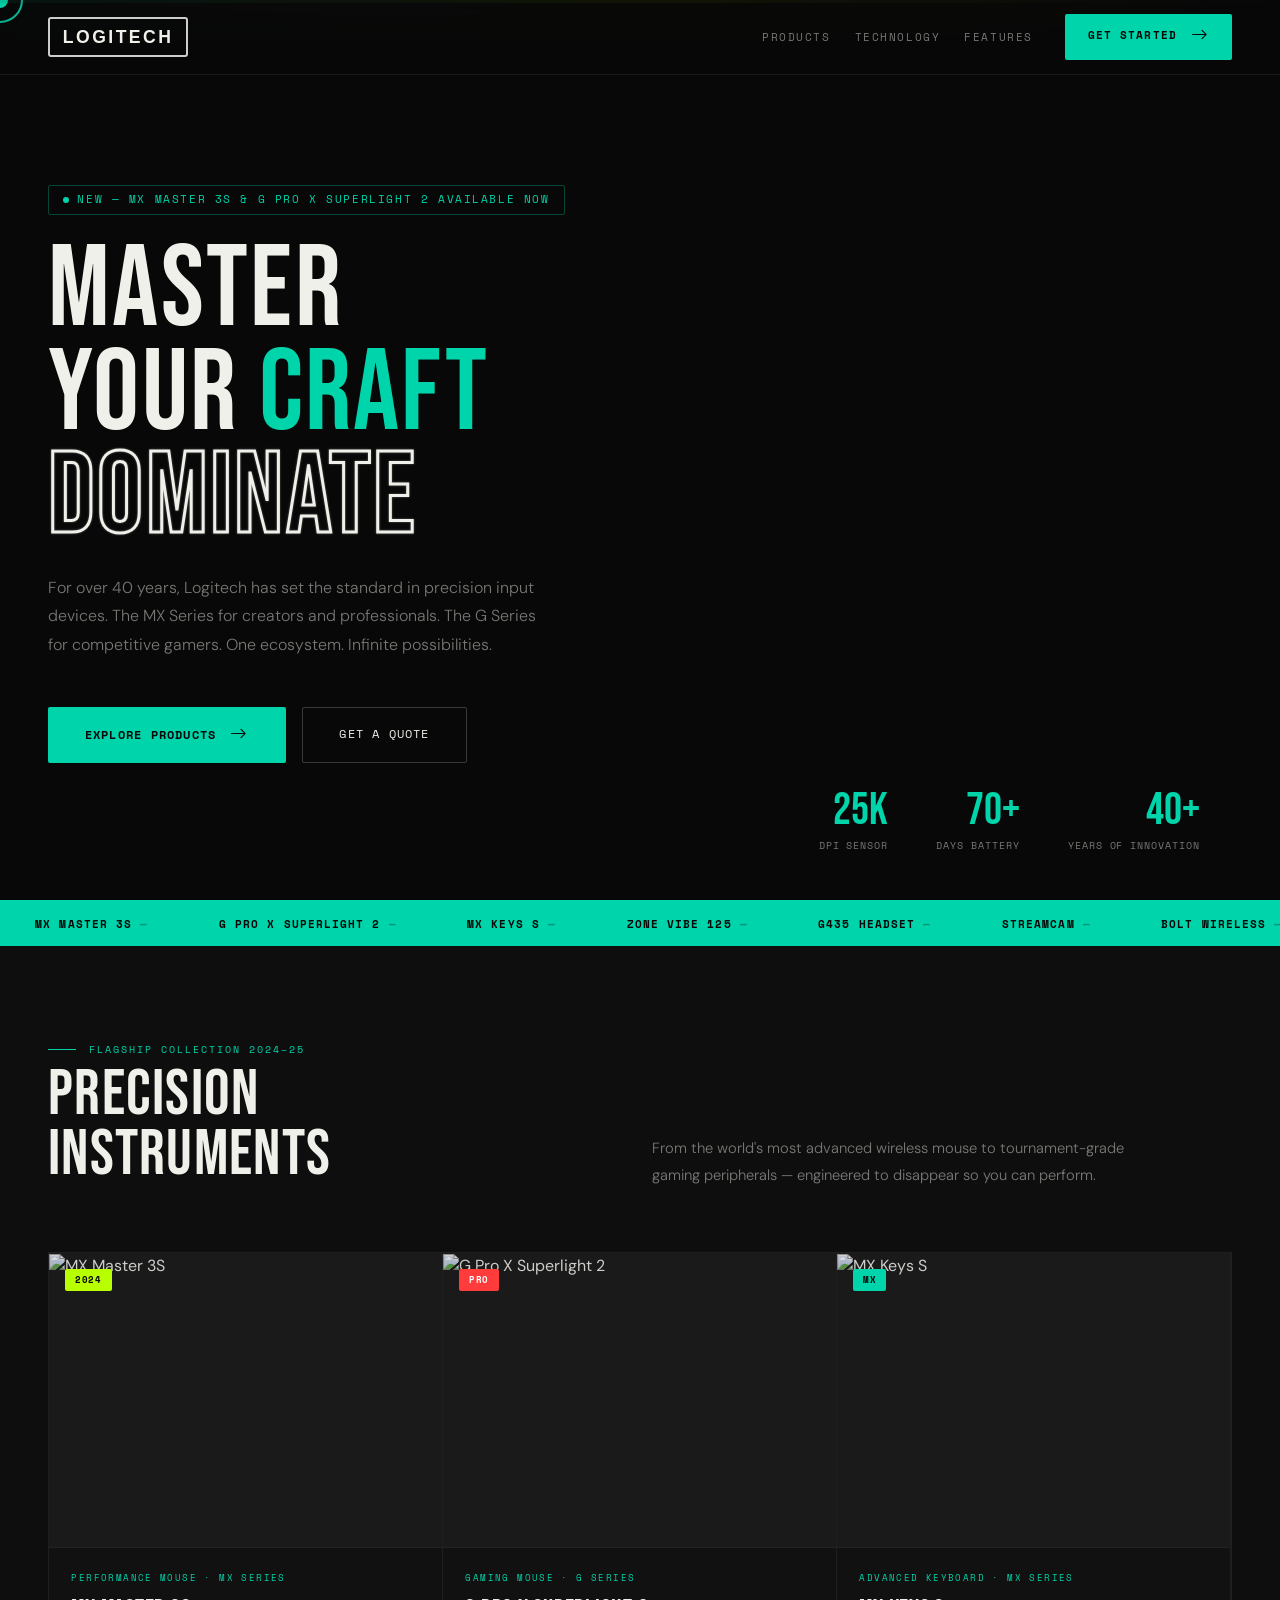
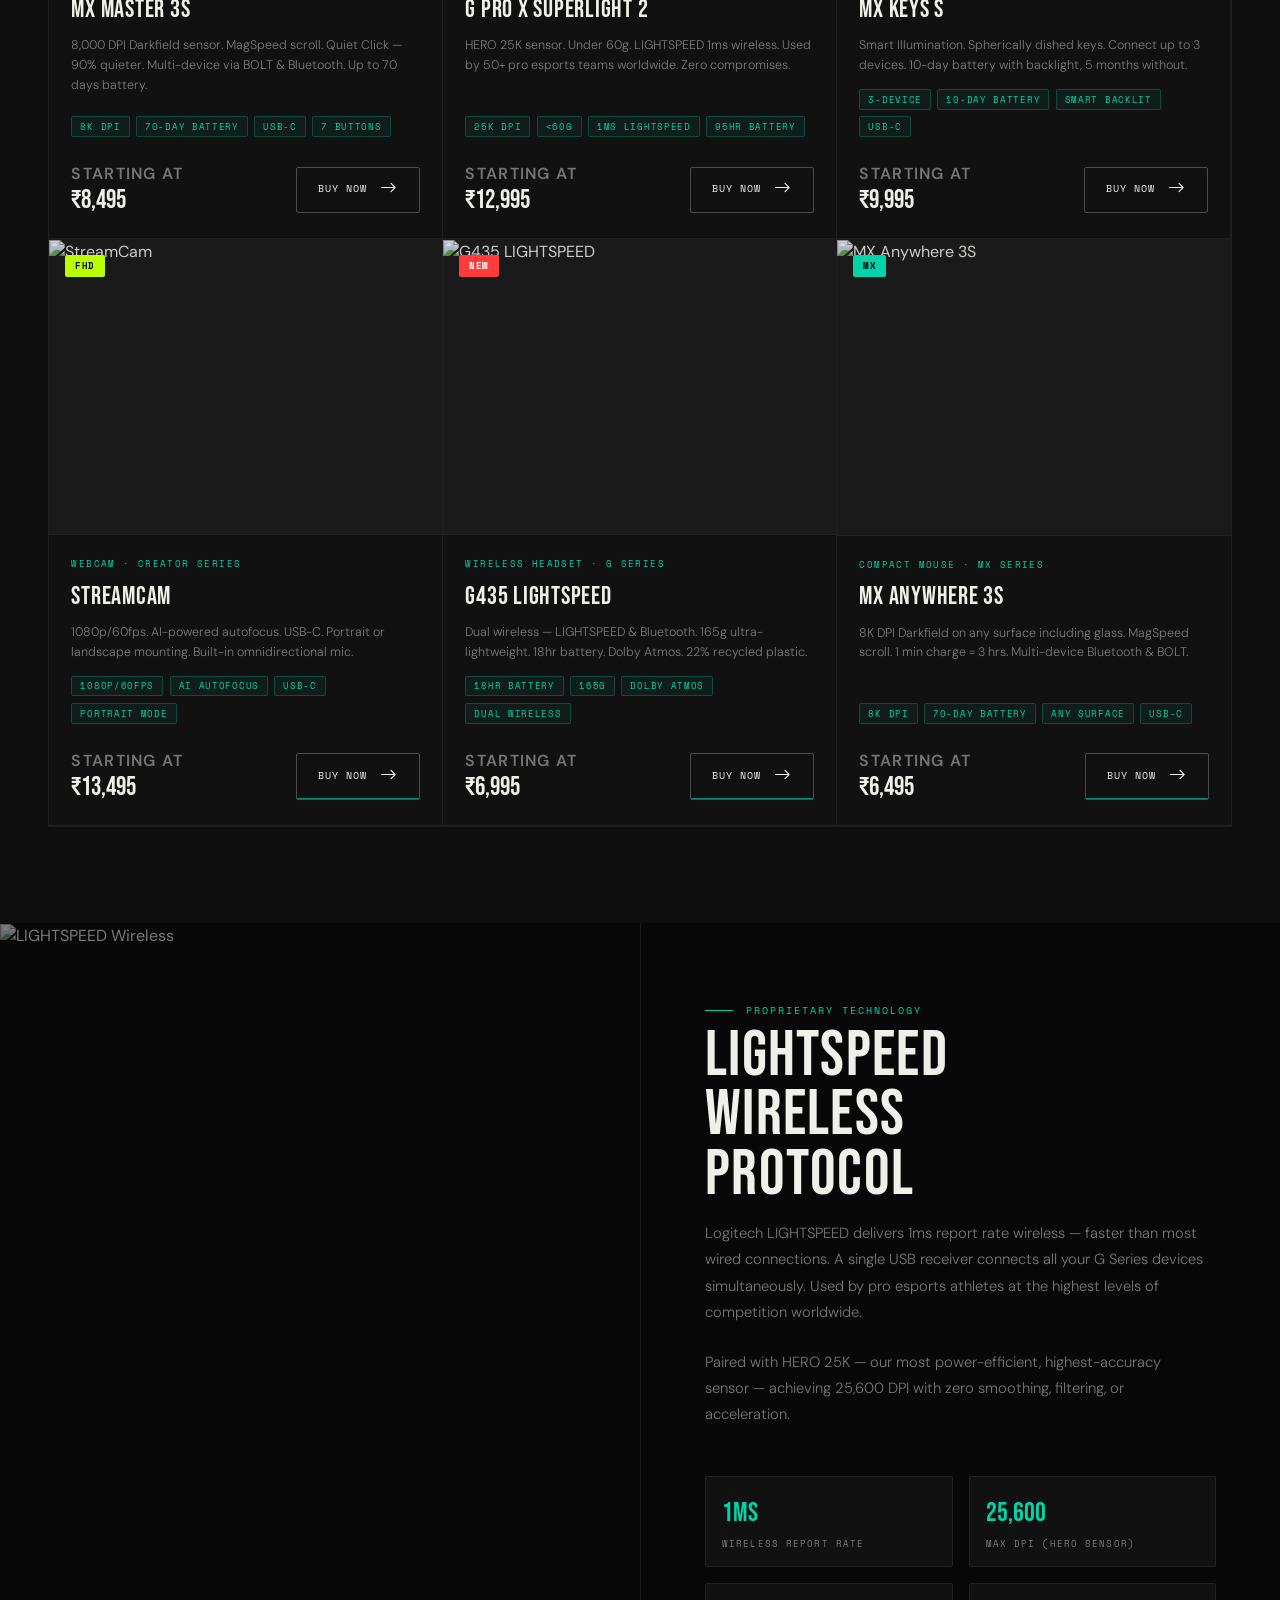
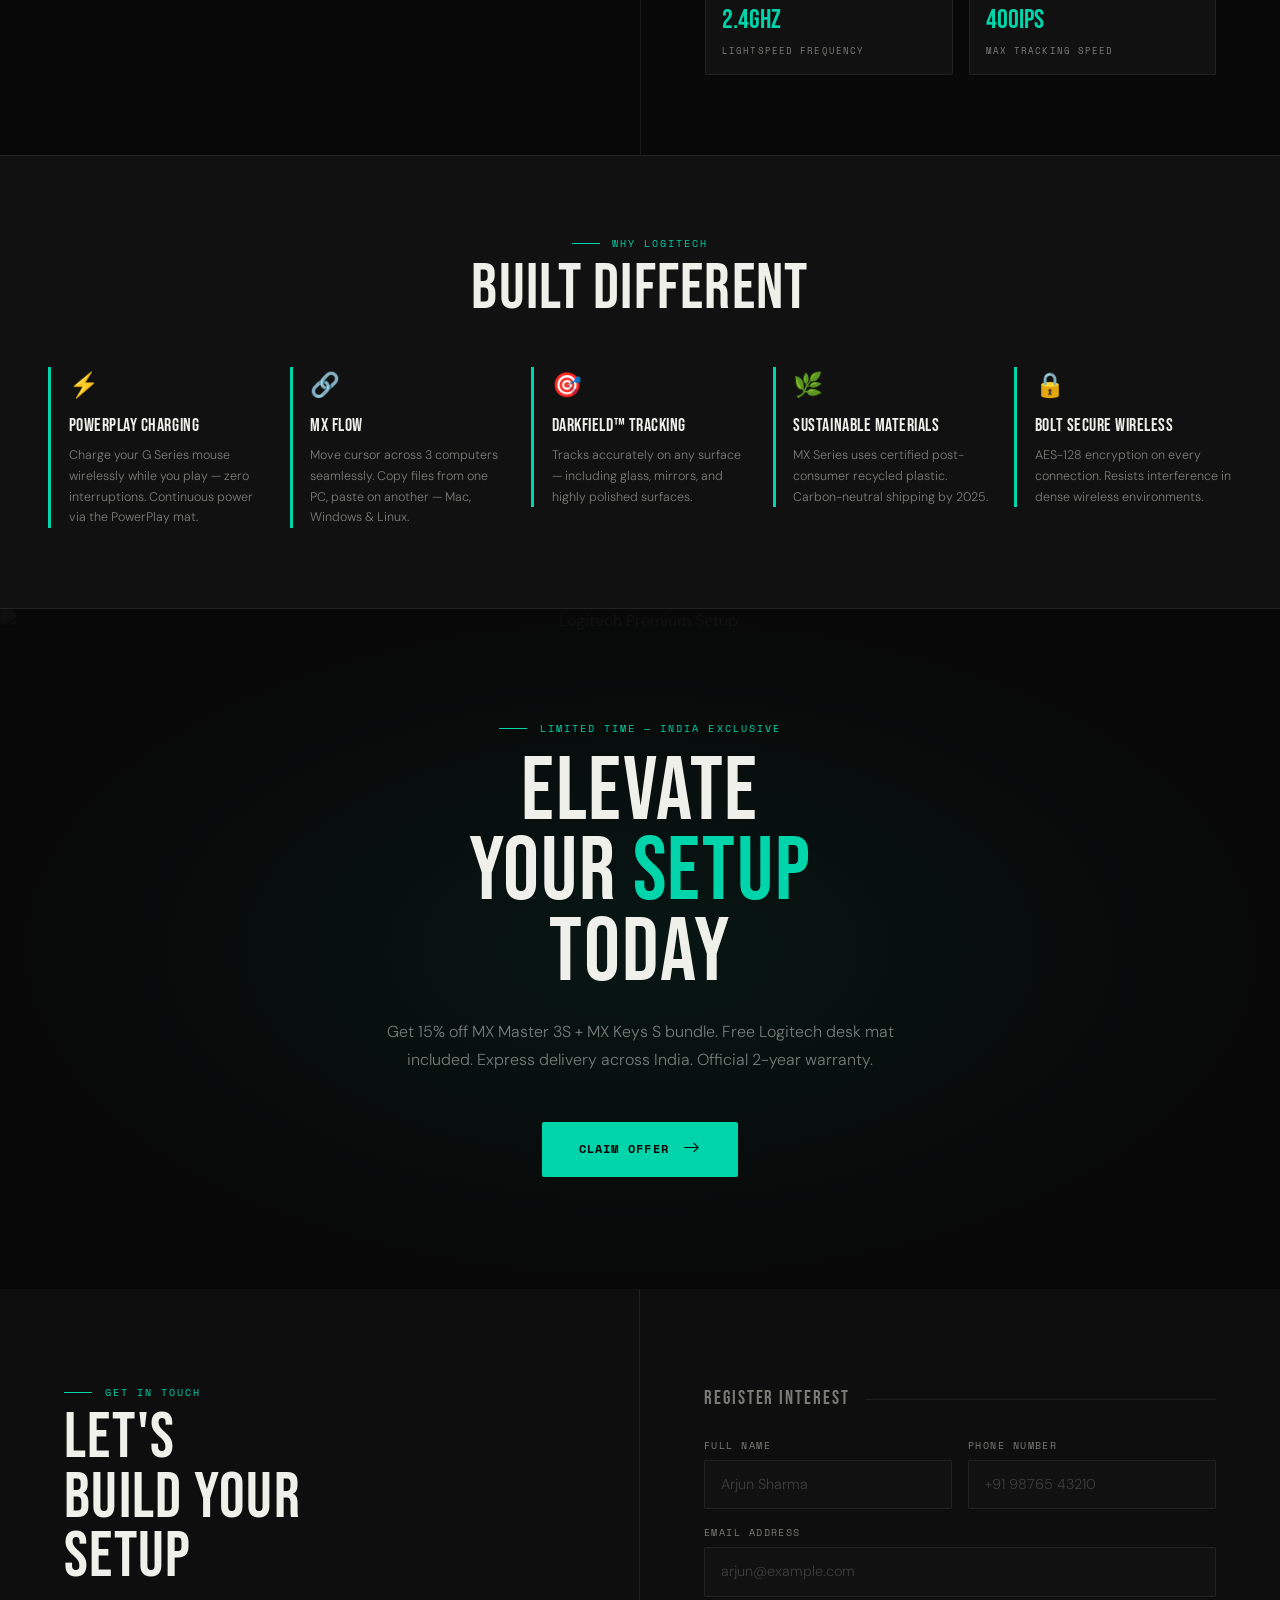
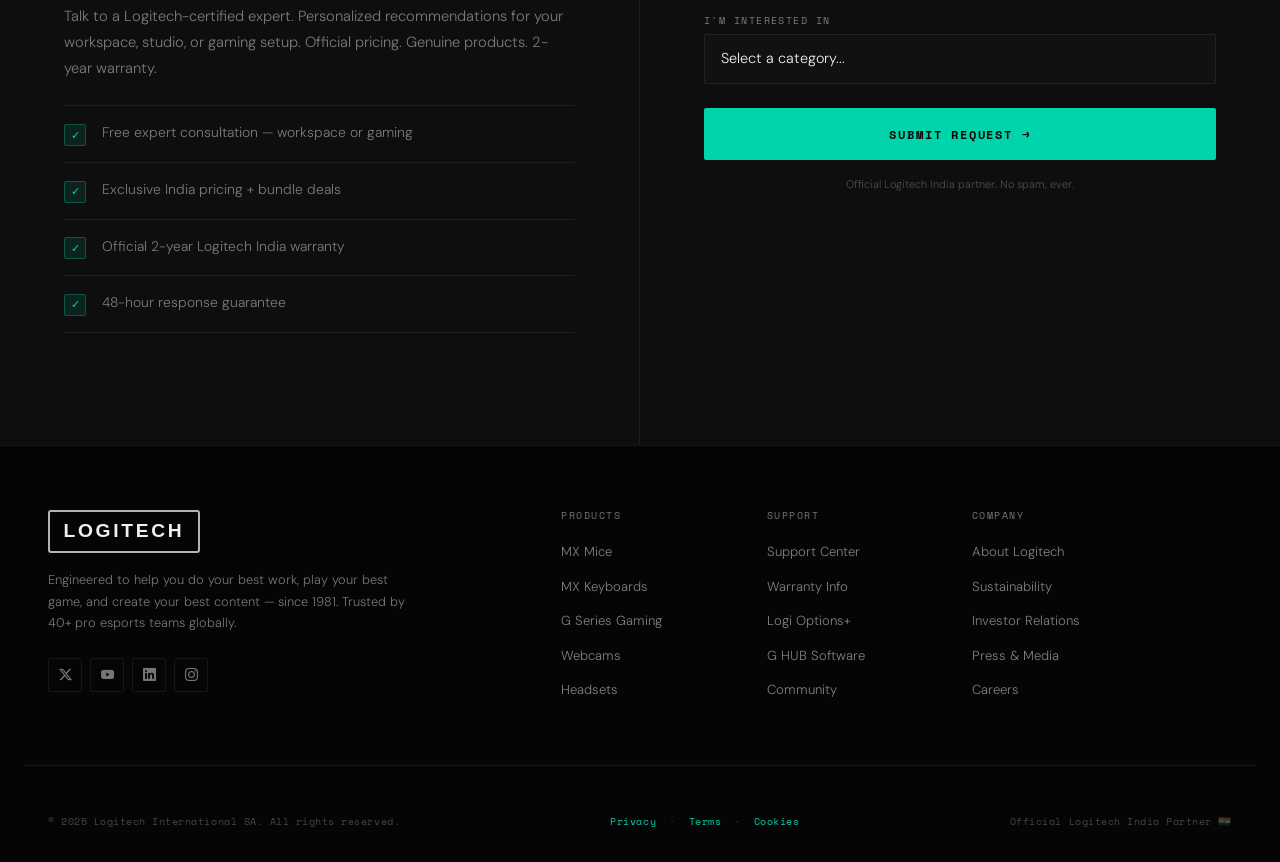
==== commit e8920a28: "Add files via upload" ====
--- a/landing.html
+++ b/landing.html
@@ -9,6 +9,7 @@
   <link rel="preconnect" href="https://fonts.googleapis.com">
   <link href="https://fonts.googleapis.com/css2?family=Bebas+Neue&family=DM+Sans:wght@300;400;500&family=Space+Mono:wght@400;700&display=swap" rel="stylesheet">
   <link rel="stylesheet" href="style.css">
+  <link href="https://cdn.jsdelivr.net/npm/bootstrap-icons/font/bootstrap-icons.css" rel="stylesheet">
 </head>
 <body>
   
@@ -29,7 +30,7 @@
           <li class="nav-item"><a class="nav-link logi-link" href="#products">Products</a></li>
           <li class="nav-item"><a class="nav-link logi-link" href="#tech">Technology</a></li>
           <li class="nav-item"><a class="nav-link logi-link" href="#features">Features</a></li>
-          <li class="nav-item ms-lg-2"><a class="btn-nav-cta" href="#contact">Get Started →</a></li>
+          <li class="nav-item ms-lg-2"><a class="btn-nav-cta" href="#contact">Get Started <i class="bi bi-arrow-right"></i></a></li>
         </ul>
       </div>
     </div>
@@ -60,7 +61,7 @@
             One ecosystem. Infinite possibilities.
           </p>
           <div class="d-flex flex-wrap gap-3">
-            <a href="#products" class="btn-logi-primary">Explore Products</a>
+            <a href="#products" class="btn-logi-primary">Explore Products <i class="bi bi-arrow-right"></i></a>
             <a href="#contact" class="btn-logi-ghost">Get a Quote</a>
           </div>
         </div>
@@ -119,8 +120,10 @@
               <p class="prod-desc">8,000 DPI Darkfield sensor. MagSpeed scroll. Quiet Click — 90% quieter. Multi-device via BOLT &amp; Bluetooth. Up to 70 days battery.</p>
               <div class="prod-specs-mini"><span>8K DPI</span><span>70-day battery</span><span>USB-C</span><span>7 buttons</span></div>
               <div class="d-flex align-items-center justify-content-between mt-3">
-                <div class="prod-price"><small>Starting at</small>₹8,495</div>
-                <button class="btn-buy"><span>Buy Now</span></button>
+                <div class="prod-price"><small>STARTING AT</small> ₹8,495</div>
+                <button class="btn-buy">
+  <span>Buy Now <i class="bi bi-arrow-right"></i></span>
+</button>
               </div>
             </div>
           </div>
@@ -137,7 +140,9 @@
               <div class="prod-specs-mini"><span>25K DPI</span><span>&lt;60g</span><span>1ms LIGHTSPEED</span><span>95hr battery</span></div>
               <div class="d-flex align-items-center justify-content-between mt-3">
                 <div class="prod-price"><small>Starting at</small>₹12,995</div>
-                <button class="btn-buy"><span>Buy Now</span></button>
+                <button class="btn-buy">
+  <span>Buy Now <i class="bi bi-arrow-right"></i></span>
+</button>
               </div>
             </div>
           </div>
@@ -154,7 +159,9 @@
               <div class="prod-specs-mini"><span>3-device</span><span>10-day battery</span><span>Smart backlit</span><span>USB-C</span></div>
               <div class="d-flex align-items-center justify-content-between mt-3">
                 <div class="prod-price"><small>Starting at</small>₹9,995</div>
-                <button class="btn-buy"><span>Buy Now</span></button>
+                <button class="btn-buy">
+  <span>Buy Now <i class="bi bi-arrow-right"></i></span>
+</button>
               </div>
             </div>
           </div>
@@ -171,7 +178,9 @@
               <div class="prod-specs-mini"><span>1080p/60fps</span><span>AI autofocus</span><span>USB-C</span><span>Portrait mode</span></div>
               <div class="d-flex align-items-center justify-content-between mt-3">
                 <div class="prod-price"><small>Starting at</small>₹13,495</div>
-                <button class="btn-buy"><span>Buy Now</span></button>
+                <button class="btn-buy">
+  <span>Buy Now <i class="bi bi-arrow-right"></i></span>
+</button>
               </div>
             </div>
           </div>
@@ -188,7 +197,9 @@
               <div class="prod-specs-mini"><span>18hr battery</span><span>165g</span><span>Dolby Atmos</span><span>Dual wireless</span></div>
               <div class="d-flex align-items-center justify-content-between mt-3">
                 <div class="prod-price"><small>Starting at</small>₹6,995</div>
-                <button class="btn-buy"><span>Buy Now</span></button>
+                <button class="btn-buy">
+  <span>Buy Now <i class="bi bi-arrow-right"></i></span>
+</button>
               </div>
             </div>
           </div>
@@ -205,7 +216,9 @@
               <div class="prod-specs-mini"><span>8K DPI</span><span>70-day battery</span><span>Any surface</span><span>USB-C</span></div>
               <div class="d-flex align-items-center justify-content-between mt-3">
                 <div class="prod-price"><small>Starting at</small>₹6,495</div>
-                <button class="btn-buy"><span>Buy Now</span></button>
+                <button class="btn-buy">
+  <span>Buy Now <i class="bi bi-arrow-right"></i></span>
+</button>
               </div>
             </div>
           </div>
@@ -271,7 +284,7 @@
         Get 15% off MX Master 3S + MX Keys S bundle. Free Logitech desk mat included.
         Express delivery across India. Official 2-year warranty.
       </p>
-      <a href="#contact" class="btn-logi-primary">Claim Offer →</a>
+      <a href="#contact" class="btn-logi-primary">Claim Offer <i class="bi bi-arrow-right"></i></a>
     </div>
   </section>
 
@@ -388,6 +401,19 @@
 
   <script src="https://cdn.jsdelivr.net/npm/bootstrap@5.3.3/dist/js/bootstrap.bundle.min.js"></script>
   <script>
+    document.querySelectorAll('.btn-buy').forEach(btn => {
+  btn.addEventListener('mousemove', e => {
+    const rect = btn.getBoundingClientRect();
+    const x = e.clientX - rect.left - rect.width / 2;
+    const y = e.clientY - rect.top - rect.height / 2;
+
+    btn.style.transform = `translate(${x * 0.15}px, ${y * 0.15}px) scale(1.02)`;
+  });
+
+  btn.addEventListener('mouseleave', () => {
+    btn.style.transform = '';
+  });
+});
     /* ── SCROLL REVEAL ── */
     const obs = new IntersectionObserver(entries => {
       entries.forEach(e => { if (e.isIntersecting) { e.target.classList.add('visible'); obs.unobserve(e.target); } });
--- a/style.css
+++ b/style.css
@@ -266,13 +266,100 @@
 .prod-specs-mini { display:flex; flex-wrap:wrap; gap:0.4rem; margin-bottom:0.8rem; }
 .prod-specs-mini span { font-family:var(--font-mono); font-size:0.55rem; letter-spacing:0.08em; text-transform:uppercase; color:var(--accent); border:1px solid rgba(0,212,170,0.25); padding:0.18rem 0.5rem; border-radius:2px; background:rgba(0,212,170,0.06); }
 .prod-price { font-family:var(--font-head); font-size:1.6rem; color:var(--white); line-height:1; }
-.prod-price small { font-family:var(--font-body); font-size:0.6rem; color:var(--muted); display:block; font-weight:300; letter-spacing:0.08em; text-transform:uppercase; }
-
-.btn-buy { font-family:var(--font-mono); font-size:0.62rem; letter-spacing:0.1em; text-transform:uppercase; color:var(--white); background:transparent; border:1px solid rgba(255,255,255,0.2); padding:0.5rem 1rem; border-radius:2px; cursor:pointer; position:relative; overflow:hidden; transition:border-color 0.25s, color 0.25s; }
-.btn-buy::before { content:''; position:absolute; inset:0; background:var(--accent); transform:translateY(100%); transition:transform 0.25s cubic-bezier(0.4,0,0.2,1); z-index:0; }
-.btn-buy span { position:relative; z-index:1; }
-.btn-buy:hover { border-color:var(--accent); color:var(--black); }
-.btn-buy:hover::before { transform:translateY(0); }
+.prod-price small {
+  display: block;
+  margin-bottom: 6px;
+}
+.prod-price small {
+  font-family: var(--font-body);
+  font-size: 1rem;
+  color: rgba(240,240,235,0.45); /* 🔥 grey like image */
+  display: block;
+  font-weight: 600;
+  letter-spacing: 0.08em;
+  text-transform: uppercase;
+  margin-bottom: 6px;
+}
+
+.btn-buy {
+  font-family: var(--font-mono);
+  font-size: 0.62rem;
+  letter-spacing: 0.1em;
+  text-transform: uppercase;
+  color: var(--white);
+  background: transparent;
+  border: 1px solid rgba(255,255,255,0.25);
+  padding: 0.6rem 1.3rem;
+  border-radius: 2px;
+  cursor: pointer;
+  position: relative;
+  overflow: hidden;
+  transition: 
+    border-color 0.25s, 
+    color 0.25s, 
+    box-shadow 0.25s,
+    transform 0.2s;
+}
+
+/* TEXT */
+.btn-buy span {
+  position: relative;
+  z-index: 2;
+}
+
+/* ARROW */
+.btn-buy i {
+  font-size: 1rem;
+  margin-left: 6px;
+  transition: transform 0.25s ease;
+}
+
+/* FILL EFFECT */
+.btn-buy::before {
+  content: '';
+  position: absolute;
+  inset: 0;
+  background: var(--accent);
+  transform: translateY(100%);
+  transition: transform 0.3s cubic-bezier(0.4,0,0.2,1);
+  z-index: 1;
+}
+
+/* GLOW */
+.btn-buy::after {
+  content: '';
+  position: absolute;
+  inset: 0;
+  background: radial-gradient(circle at center, rgba(0,212,170,0.25), transparent 70%);
+  opacity: 0;
+  transition: opacity 0.3s;
+  z-index: 0;
+}
+
+/* HOVER */
+.btn-buy:hover {
+  border-color: var(--accent);
+  color: var(--black);
+  transform: translateY(-2px) scale(1.02);
+  box-shadow: 0 8px 25px rgba(0,212,170,0.25);
+}
+
+.btn-buy:hover::before {
+  transform: translateY(0);
+}
+
+.btn-buy:hover::after {
+  opacity: 1;
+}
+
+.btn-buy:hover i {
+  transform: translateX(6px);
+}
+
+/* CLICK */
+.btn-buy:active {
+  transform: scale(0.97);
+}
 
 /* ═══════════════════════════════════════════════════════
    TECHNOLOGY  +  SPEC BOX TWO-STATE HOVER
@@ -404,3 +491,40 @@
   .hero-title { font-size:3.2rem; }
   .lead-left, .lead-right { padding:3rem 1rem; }
 }
+/* ===============================
+   GLOBAL BUTTON ARROW UPGRADE
+   =============================== */
+
+/* All arrows */
+.btn-buy i,
+.btn-logi-primary i,
+.btn-logi-ghost i,
+.btn-nav-cta i,
+.btn-submit-form i {
+  font-size: 1.05rem; /* 🔥 bigger arrow */
+  margin-left: 6px;
+  vertical-align: middle;
+  transition: transform 0.25s ease;
+}
+
+/* Hover motion (premium feel) */
+.btn-buy:hover i,
+.btn-logi-primary:hover i,
+.btn-logi-ghost:hover i,
+.btn-nav-cta:hover i,
+.btn-submit-form:hover i {
+  transform: translateX(6px);
+}
+/* Slight clarity boost */
+.btn-logi-primary,
+.btn-logi-ghost,
+.btn-nav-cta,
+.btn-submit-form {
+  box-shadow: 0 0 0 rgba(0,0,0,0); /* default */
+}
+
+.btn-logi-primary:hover,
+.btn-nav-cta:hover,
+.btn-submit-form:hover {
+  box-shadow: 0 8px 25px rgba(0,212,170,0.25);
+}
